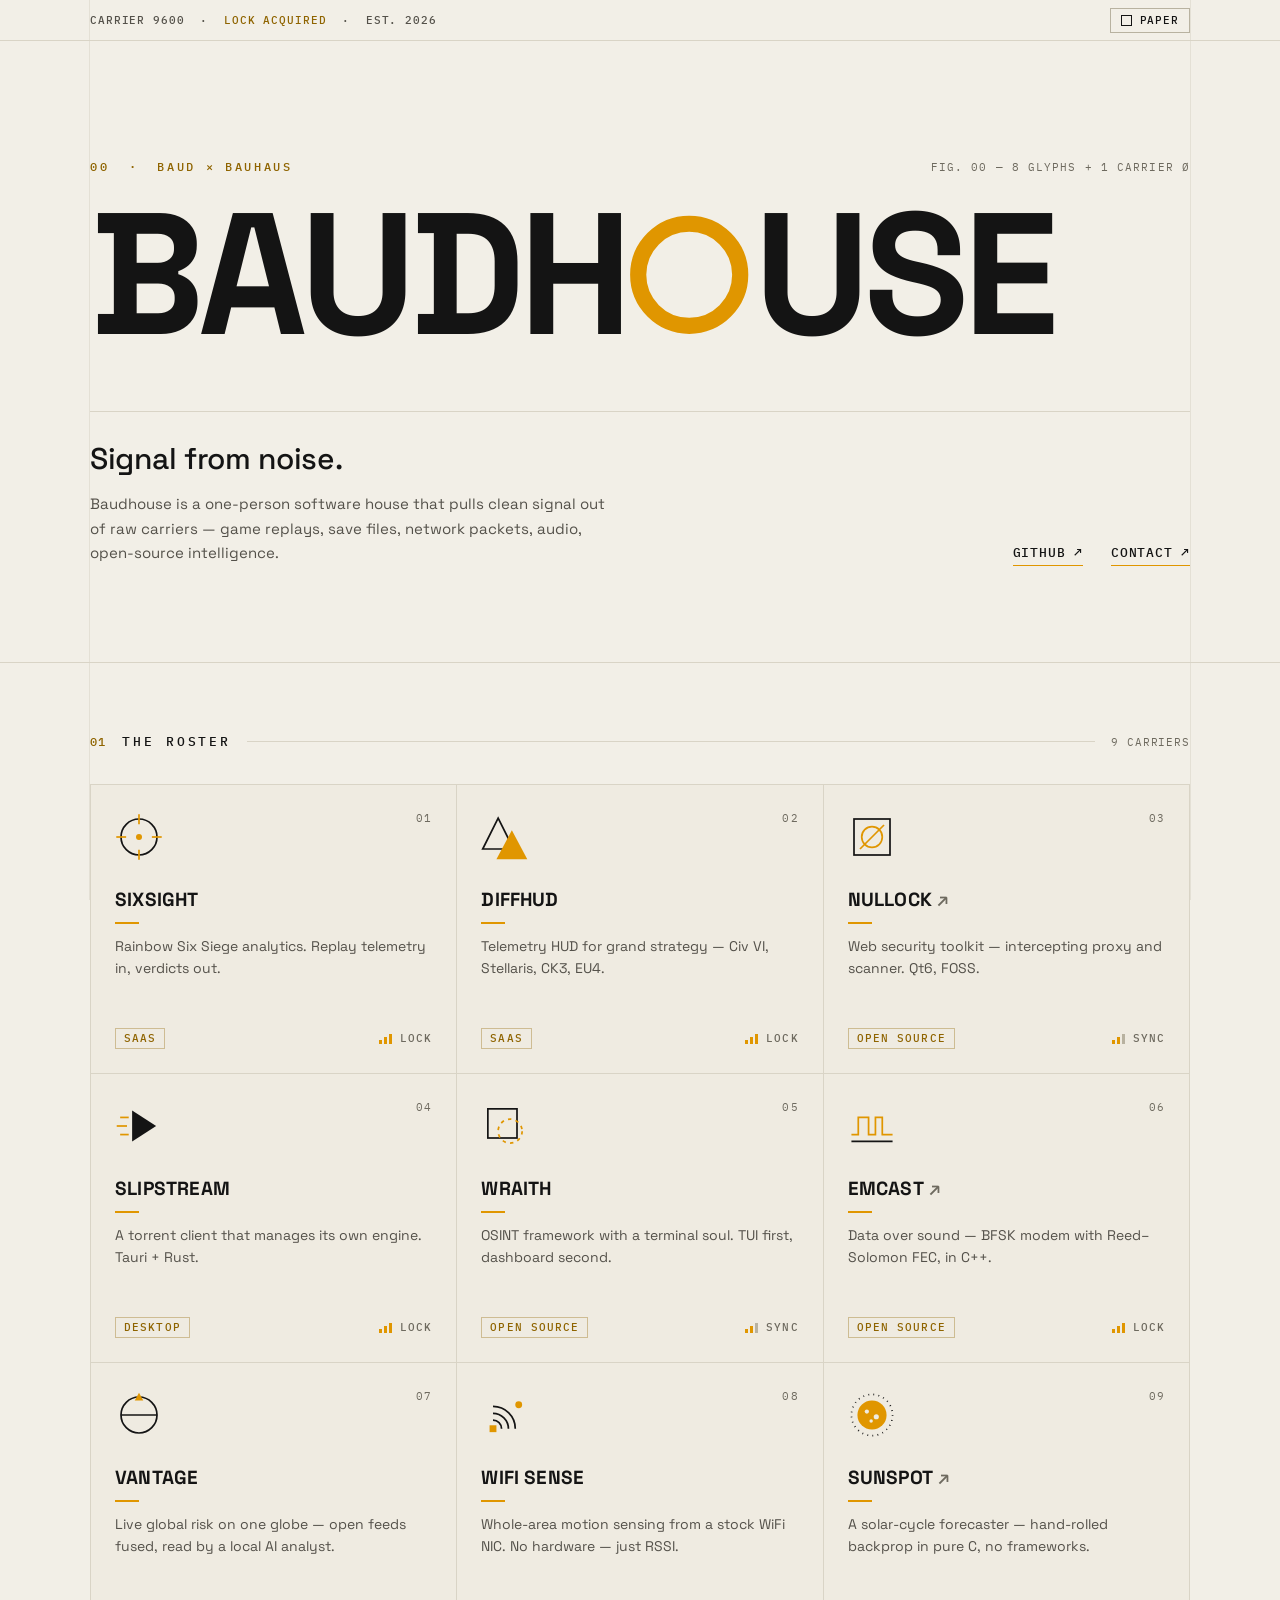
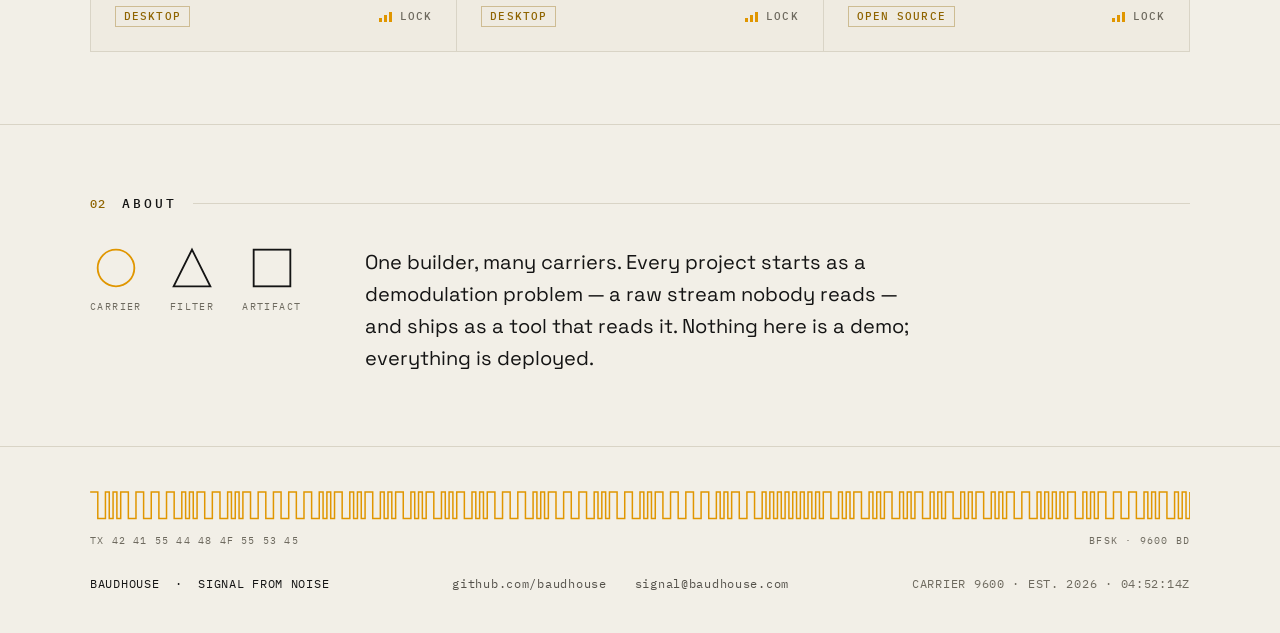
==== index.html @ 922da825 "Baudhouse — signal from noise (initial site)" ====
<!DOCTYPE html>
<html lang="en">
<head>
<meta charset="utf-8">
<meta name="viewport" content="width=device-width, initial-scale=1">
<title>BAUDHOUSE — Signal from noise</title>
<meta name="description" content="A one-person software house tuned to the carrier. Game replays, save files, packets, audio, open intelligence — signal from noise.">
<link rel="canonical" href="https://baudhouse.com/">
<meta property="og:title" content="BAUDHOUSE — Signal from noise">
<meta property="og:description" content="A one-person software house tuned to the carrier.">
<meta property="og:type" content="website">
<meta property="og:url" content="https://baudhouse.com/">
<meta property="og:image" content="https://baudhouse.com/og.png">
<meta name="twitter:card" content="summary_large_image">
<meta name="theme-color" content="#0A0A0A" media="(prefers-color-scheme: dark)">
<meta name="theme-color" content="#F2EFE7" media="(prefers-color-scheme: light)">
<link rel="icon" href="data:image/svg+xml,%3Csvg xmlns='http://www.w3.org/2000/svg' viewBox='0 0 64 64'%3E%3Crect width='64' height='64' fill='%230A0A0A'/%3E%3Ccircle cx='32' cy='32' r='19' fill='none' stroke='%23FFB000' stroke-width='7'/%3E%3C/svg%3E">
<script>/* set theme before first paint to avoid flash */
try{var t=localStorage.getItem('bh-theme');if(!t)t=window.matchMedia('(prefers-color-scheme: dark)').matches?'dark':'light';document.documentElement.dataset.theme=t;}catch(e){document.documentElement.dataset.theme='dark';}</script>
<link rel="preconnect" href="https://fonts.googleapis.com">
<link rel="preconnect" href="https://fonts.gstatic.com" crossorigin>
<link href="https://fonts.googleapis.com/css2?family=Space+Grotesk:wght@400;500;700&family=IBM+Plex+Mono:wght@400;500;600&display=swap" rel="stylesheet">
<link rel="stylesheet" href="styles.css">
</head>
<body>

<div class="page">
<div class="warmth" aria-hidden="true"></div>
<div class="margins" aria-hidden="true"></div>

<a class="skip" href="#roster-h">SKIP TO ROSTER</a>

<header class="topbar">
  <div class="shell topbar-in">
    <p class="carrier-line">CARRIER 9600&nbsp;&nbsp;·&nbsp;&nbsp;<span id="lock-text" class="lock-pending">DIALING…</span><span class="est">&nbsp;&nbsp;·&nbsp;&nbsp;EST. 2026</span></p>
    <button id="theme-toggle" type="button" aria-label="Toggle color scheme"><span id="mode-swatch" aria-hidden="true"></span><span id="mode-label">DARK</span></button>
  </div>
</header>

<!-- HERO -->
<section class="hero" aria-label="Baudhouse">
  <div class="shell hero-in">
    <div class="hero-top">
      <p class="kicker">00&nbsp;&nbsp;·&nbsp;&nbsp;BAUD × BAUHAUS</p>
      <p id="fig" class="fig est" aria-hidden="true">FIG. 00 — 8 GLYPHS + 1 CARRIER Ø</p>
    </div>
    <h1 id="wordmark-h" aria-label="BAUDHOUSE" title="RE-ACQUIRE CARRIER">
      <span id="wordmark" aria-hidden="true"><span data-bh-l="B">B</span><span data-bh-l="A">A</span><span data-bh-l="U">U</span><span data-bh-l="D">D</span><span data-bh-l="H">H</span><svg viewBox="0 0 100 100" class="omark" aria-hidden="true"><circle id="ocircle" cx="50" cy="50" r="41" fill="none" stroke="var(--amber)" stroke-width="13"></circle></svg><span data-bh-l="U">U</span><span data-bh-l="S">S</span><span data-bh-l="E">E</span></span>
    </h1>
    <div class="hero-foot">
      <div class="thesis">
        <p class="thesis-line">Signal from noise.</p>
        <p class="thesis-body">Baudhouse is a one-person software house that pulls clean signal out of raw carriers — game replays, save files, network packets, audio, open-source intelligence.</p>
      </div>
      <nav class="hero-nav" aria-label="Primary">
        <a href="https://github.com/baudhouse">GITHUB ↗</a>
        <a href="mailto:signal@baudhouse.com">CONTACT ↗</a>
      </nav>
    </div>
  </div>
</section>

<!-- ROSTER -->
<section class="band" aria-labelledby="roster-h">
  <div class="shell">
    <div class="band-head">
      <span class="band-no" aria-hidden="true">01</span>
      <h2 id="roster-h" tabindex="-1">THE ROSTER</h2>
      <span class="band-rule" aria-hidden="true"></span>
      <span class="band-count">9 CARRIERS</span>
    </div>

    <div class="grid">

      <article class="card card-six">
        <div class="card-top">
          <svg viewBox="0 0 56 56" width="48" height="48" aria-hidden="true">
            <circle cx="28" cy="28" r="21" fill="none" stroke="var(--ink)" stroke-width="2"></circle>
            <g class="g-anim g-origin"><line x1="28" y1="1.5" x2="28" y2="13" stroke="var(--amber)" stroke-width="2"></line><line x1="28" y1="43" x2="28" y2="54.5" stroke="var(--amber)" stroke-width="2"></line><line x1="1.5" y1="28" x2="13" y2="28" stroke="var(--amber)" stroke-width="2"></line><line x1="43" y1="28" x2="54.5" y2="28" stroke="var(--amber)" stroke-width="2"></line></g>
            <circle cx="28" cy="28" r="3.5" fill="var(--amber)"></circle>
          </svg>
          <span class="card-no" aria-hidden="true">01</span>
        </div>
        <h3>SIXSIGHT</h3>
        <span class="ext" aria-hidden="true"></span>
        <p>Rainbow Six Siege analytics. Replay telemetry in, verdicts out.</p>
        <div class="card-foot">
          <span class="tag">SAAS</span>
          <span class="status" title="Status: live" aria-label="Status: signal locked"><span class="bars" aria-hidden="true"><span class="b1"></span><span class="b2"></span><span class="b3"></span></span>LOCK</span>
        </div>
      </article>

      <article class="card card-diff">
        <div class="card-top">
          <svg viewBox="0 0 56 56" width="48" height="48" aria-hidden="true">
            <path d="M20 6 L38 42 L2 42 Z" fill="none" stroke="var(--ink)" stroke-width="2"></path>
            <path class="g-anim" d="M36 20 L54 54 L18 54 Z" fill="var(--amber)"></path>
          </svg>
          <span class="card-no" aria-hidden="true">02</span>
        </div>
        <h3>DIFFHUD</h3>
        <span class="ext" aria-hidden="true"></span>
        <p>Telemetry HUD for grand strategy — Civ VI, Stellaris, CK3, EU4.</p>
        <div class="card-foot">
          <span class="tag">SAAS</span>
          <span class="status" title="Status: live" aria-label="Status: signal locked"><span class="bars" aria-hidden="true"><span class="b1"></span><span class="b2"></span><span class="b3"></span></span>LOCK</span>
        </div>
      </article>

      <article class="card card-null">
        <div class="card-top">
          <svg viewBox="0 0 56 56" width="48" height="48" aria-hidden="true">
            <rect x="7" y="7" width="42" height="42" fill="none" stroke="var(--ink)" stroke-width="2"></rect>
            <circle cx="28" cy="28" r="12" fill="none" stroke="var(--amber)" stroke-width="2"></circle>
            <line class="g-anim g-origin" x1="14" y1="42" x2="42" y2="14" stroke="var(--amber)" stroke-width="2"></line>
          </svg>
          <span class="card-no" aria-hidden="true">03</span>
        </div>
        <h3><a class="card-link" href="https://bikebrainz.github.io/Nullock/" title="Nullock — site & install">NULLOCK<span class="lnk" aria-hidden="true"> ↗</span></a></h3>
        <span class="ext" aria-hidden="true"></span>
        <p>Web security toolkit — intercepting proxy and scanner. Qt6, FOSS.</p>
        <div class="card-foot">
          <span class="tag">OPEN SOURCE</span>
          <span class="status" title="Status: syncing — active development" aria-label="Status: syncing"><span class="bars" aria-hidden="true"><span class="b1"></span><span class="b2"></span><span class="b3 off"></span></span>SYNC</span>
        </div>
      </article>

      <article class="card card-slip">
        <div class="card-top">
          <svg viewBox="0 0 56 56" width="48" height="48" aria-hidden="true">
            <path d="M20 10 L48 28 L20 46 Z" fill="var(--ink)"></path>
            <g class="g-anim"><line x1="6" y1="18" x2="16" y2="18" stroke="var(--amber)" stroke-width="2"></line><line x1="2" y1="28" x2="14" y2="28" stroke="var(--amber)" stroke-width="2"></line><line x1="6" y1="38" x2="16" y2="38" stroke="var(--amber)" stroke-width="2"></line></g>
          </svg>
          <span class="card-no" aria-hidden="true">04</span>
        </div>
        <h3>SLIPSTREAM</h3>
        <span class="ext" aria-hidden="true"></span>
        <p>A torrent client that manages its own engine. Tauri + Rust.</p>
        <div class="card-foot">
          <span class="tag">DESKTOP</span>
          <span class="status" title="Status: live" aria-label="Status: signal locked"><span class="bars" aria-hidden="true"><span class="b1"></span><span class="b2"></span><span class="b3"></span></span>LOCK</span>
        </div>
      </article>

      <article class="card card-wraith">
        <div class="card-top">
          <svg viewBox="0 0 56 56" width="48" height="48" aria-hidden="true">
            <rect x="8" y="8" width="34" height="34" fill="none" stroke="var(--ink)" stroke-width="2"></rect>
            <circle class="g-anim" cx="34" cy="34" r="14" fill="none" stroke="var(--amber)" stroke-width="2" stroke-dasharray="4 5"></circle>
          </svg>
          <span class="card-no" aria-hidden="true">05</span>
        </div>
        <h3>WRAITH</h3>
        <span class="ext" aria-hidden="true"></span>
        <p>OSINT framework with a terminal soul. TUI first, dashboard second.</p>
        <div class="card-foot">
          <span class="tag">OPEN SOURCE</span>
          <span class="status" title="Status: syncing — active development" aria-label="Status: syncing"><span class="bars" aria-hidden="true"><span class="b1"></span><span class="b2"></span><span class="b3 off"></span></span>SYNC</span>
        </div>
      </article>

      <article class="card card-em">
        <div class="card-top">
          <svg viewBox="0 0 56 56" width="48" height="48" aria-hidden="true">
            <path class="g-anim" d="M4 38 H12 V18 H24 V38 H32 V18 H40 V38 H52" fill="none" stroke="var(--amber)" stroke-width="2"></path>
            <line x1="4" y1="46" x2="52" y2="46" stroke="var(--ink)" stroke-width="2"></line>
          </svg>
          <span class="card-no" aria-hidden="true">06</span>
        </div>
        <h3><a class="card-link" href="https://github.com/Bikebrainz/DSP-Project" title="emcast — source & docs">EMCAST<span class="lnk" aria-hidden="true"> ↗</span></a></h3>
        <span class="ext" aria-hidden="true"></span>
        <p>Data over sound — BFSK modem with Reed–Solomon FEC, in C++.</p>
        <div class="card-foot">
          <span class="tag">OPEN SOURCE</span>
          <span class="status" title="Status: live" aria-label="Status: signal locked"><span class="bars" aria-hidden="true"><span class="b1"></span><span class="b2"></span><span class="b3"></span></span>LOCK</span>
        </div>
      </article>

      <article class="card card-van">
        <div class="card-top">
          <svg viewBox="0 0 56 56" width="48" height="48" aria-hidden="true">
            <circle cx="28" cy="28" r="21" fill="none" stroke="var(--ink)" stroke-width="2"></circle>
            <line x1="7" y1="28" x2="49" y2="28" stroke="var(--ink)" stroke-width="2"></line>
            <g class="g-anim g-origin"><path d="M28 2 L33 11 L23 11 Z" fill="var(--amber)"></path></g>
          </svg>
          <span class="card-no" aria-hidden="true">07</span>
        </div>
        <h3>VANTAGE</h3>
        <span class="ext" aria-hidden="true"></span>
        <p>Live global risk on one globe — open feeds fused, read by a local AI analyst.</p>
        <div class="card-foot">
          <span class="tag">DESKTOP</span>
          <span class="status" title="Status: live" aria-label="Status: signal locked"><span class="bars" aria-hidden="true"><span class="b1"></span><span class="b2"></span><span class="b3"></span></span>LOCK</span>
        </div>
      </article>

      <article class="card card-wifi">
        <div class="card-top">
          <svg viewBox="0 0 56 56" width="48" height="48" aria-hidden="true">
            <rect x="10" y="40" width="8" height="8" fill="var(--amber)"></rect>
            <path d="M14 34 A10 10 0 0 1 24 44" fill="none" stroke="var(--ink)" stroke-width="2"></path>
            <path d="M14 26 A18 18 0 0 1 32 44" fill="none" stroke="var(--ink)" stroke-width="2"></path>
            <path d="M14 18 A26 26 0 0 1 40 44" fill="none" stroke="var(--ink)" stroke-width="2"></path>
            <circle class="g-anim" cx="44" cy="16" r="4" fill="var(--amber)"></circle>
          </svg>
          <span class="card-no" aria-hidden="true">08</span>
        </div>
        <h3>WIFI SENSE</h3>
        <span class="ext" aria-hidden="true"></span>
        <p>Whole-area motion sensing from a stock WiFi NIC. No hardware — just RSSI.</p>
        <div class="card-foot">
          <span class="tag">DESKTOP</span>
          <span class="status" title="Status: live" aria-label="Status: signal locked"><span class="bars" aria-hidden="true"><span class="b1"></span><span class="b2"></span><span class="b3"></span></span>LOCK</span>
        </div>
      </article>

      <article class="card card-sun">
        <div class="card-top">
          <svg viewBox="0 0 56 56" width="48" height="48" aria-hidden="true">
            <circle cx="28" cy="28" r="24" fill="none" stroke="var(--ink)" stroke-width="2" stroke-dasharray="1 5"></circle>
            <circle cx="28" cy="28" r="17" fill="var(--amber)"></circle>
            <g class="g-anim g-origin"><circle cx="22" cy="24" r="2.5" fill="var(--card)"></circle><circle cx="33" cy="30" r="3" fill="var(--card)"></circle><circle cx="27" cy="35" r="2" fill="var(--card)"></circle></g>
          </svg>
          <span class="card-no" aria-hidden="true">09</span>
        </div>
        <h3><a class="card-link" href="https://github.com/Bikebrainz/NeuralNetwork" title="Sunspot — source">SUNSPOT<span class="lnk" aria-hidden="true"> ↗</span></a></h3>
        <span class="ext" aria-hidden="true"></span>
        <p>A solar-cycle forecaster — hand-rolled backprop in pure C, no frameworks.</p>
        <div class="card-foot">
          <span class="tag">OPEN SOURCE</span>
          <span class="status" title="Status: live" aria-label="Status: signal locked"><span class="bars" aria-hidden="true"><span class="b1"></span><span class="b2"></span><span class="b3"></span></span>LOCK</span>
        </div>
      </article>

    </div>
  </div>
</section>

<!-- ABOUT -->
<section class="band" aria-labelledby="about-h">
  <div class="shell">
    <div class="band-head">
      <span class="band-no" aria-hidden="true">02</span>
      <h2 id="about-h">ABOUT</h2>
      <span class="band-rule" aria-hidden="true"></span>
    </div>
    <div class="about">
      <div class="about-glyphs" aria-hidden="true">
        <div class="about-glyph"><svg viewBox="0 0 48 48" width="44" height="44"><circle cx="24" cy="24" r="20" fill="none" stroke="var(--amber)" stroke-width="2"></circle></svg><span>CARRIER</span></div>
        <div class="about-glyph"><svg viewBox="0 0 48 48" width="44" height="44"><path d="M24 4 L44 44 L4 44 Z" fill="none" stroke="var(--ink)" stroke-width="2"></path></svg><span>FILTER</span></div>
        <div class="about-glyph"><svg viewBox="0 0 48 48" width="44" height="44"><rect x="4" y="4" width="40" height="40" fill="none" stroke="var(--ink)" stroke-width="2"></rect></svg><span>ARTIFACT</span></div>
      </div>
      <p class="about-body">One builder, many carriers. Every project starts as a demodulation problem — a raw stream nobody reads — and ships as a tool that reads it. Nothing here is a demo; everything is deployed.</p>
    </div>
  </div>
</section>

<!-- FOOTER -->
<footer>
  <div class="shell wave-wrap">
    <svg id="wave" viewBox="0 0 1080 36" preserveAspectRatio="xMidYMid meet" aria-hidden="true">
      <path d="M0 18 H1080" fill="none" stroke="var(--amber)" stroke-width="1.5" vector-effect="non-scaling-stroke"></path>
    </svg>
    <div class="wave-caption">
      <span>TX 42 41 55 44 48 4F 55 53 45</span>
      <span>BFSK&nbsp;·&nbsp;9600 BD</span>
    </div>
  </div>
  <div class="shell foot-in">
    <span class="foot-brand">BAUDHOUSE&nbsp;&nbsp;·&nbsp;&nbsp;SIGNAL FROM NOISE</span>
    <span class="foot-links">
      <a href="https://github.com/baudhouse">github.com/baudhouse</a>
      <a href="mailto:signal@baudhouse.com">signal@baudhouse.com</a>
    </span>
    <span class="foot-meta">CARRIER 9600&nbsp;·&nbsp;EST. 2026&nbsp;·&nbsp;<span id="utc"></span></span>
  </div>
</footer>

</div>
<script src="app.js"></script>
</body>
</html>
---- styles.css ----
/* BAUDHOUSE — Bauhaus at 9600 baud */

:root{
  --bg:#0A0A0A; --ink:#E8E8E8; --dim:#9E9E9E; --faint:#8C8C8C;
  --rule:#262626; --rule-strong:#3D3D3D; --card:#0F0F0F;
  --amber:#FFB000; --amber-ink:#FFB000; --amber-dim:rgba(255,176,0,.32);
  --disp:'Space Grotesk',sans-serif; --mono:'IBM Plex Mono',monospace;
}
:root[data-theme="light"]{
  --bg:#F2EFE7; --ink:#141414; --dim:#54514A; --faint:#6E6A5F;
  --rule:#D9D4C6; --rule-strong:#B8B2A0; --card:#EFEBE1;
  --amber:#E09600; --amber-ink:#8F6400; --amber-dim:rgba(143,100,0,.35);
}

html{background:var(--bg);scrollbar-color:var(--rule-strong) transparent;scrollbar-width:thin}
body{margin:0;background:var(--bg);color:var(--ink);font-family:var(--disp);-webkit-font-smoothing:antialiased;text-rendering:optimizeLegibility;transition:background 150ms ease,color 150ms ease}
a{color:var(--ink);text-decoration-color:var(--amber-dim);text-underline-offset:3px}
a:hover{color:var(--amber-ink);text-decoration-color:var(--amber-ink)}
:focus-visible{outline:2px solid var(--amber);outline-offset:3px}
::selection{background:var(--amber);color:#0A0A0A}
::-webkit-scrollbar{width:10px;background:var(--bg)}
::-webkit-scrollbar-thumb{background:var(--rule-strong);border:2px solid var(--bg)}
::-webkit-scrollbar-thumb:hover{background:var(--amber)}

.page{min-height:100vh}
.shell{max-width:1100px;margin:0 auto;padding-left:24px;padding-right:24px}

.warmth{position:fixed;inset:0;pointer-events:none;z-index:50;background:none}
:root:not([data-theme="light"]) .warmth{background:radial-gradient(ellipse 70% 45% at 50% 0%, rgba(255,176,0,.055), transparent 65%)}
.margins{position:fixed;inset:0;pointer-events:none;max-width:1100px;margin:0 auto;border-left:1px solid var(--rule);border-right:1px solid var(--rule);opacity:.55}

/* skip link */
.skip{position:fixed;top:-56px;left:16px;z-index:100;font:500 12px/1 var(--mono);letter-spacing:.1em;background:var(--bg);color:var(--ink);border:1px solid var(--amber);padding:10px 14px;text-decoration:none;transition:top 150ms ease}
.skip:focus-visible{top:12px}

/* top bar */
.topbar{border-bottom:1px solid var(--rule)}
.topbar-in{height:40px;display:flex;align-items:center;justify-content:space-between;gap:16px}
.carrier-line{margin:0;font:500 11px/1 var(--mono);letter-spacing:.08em;color:var(--dim);white-space:nowrap;overflow:hidden}
#lock-text{color:var(--amber-ink)}
#lock-text.lock-pending{color:var(--faint)}
#theme-toggle{font:500 11px/1 var(--mono);letter-spacing:.08em;background:none;border:1px solid var(--rule-strong);color:var(--ink);padding:6px 10px;cursor:pointer;display:flex;align-items:center;gap:8px}
#theme-toggle:hover{border-color:var(--amber);color:var(--amber-ink)}
#mode-swatch{width:9px;height:9px;background:#0A0A0A;border:1px solid var(--ink);display:block}
:root[data-theme="light"] #mode-swatch{background:#F2EFE7}

/* hero */
.hero{border-bottom:1px solid var(--rule)}
.hero-in{padding-top:clamp(56px,10vw,120px);padding-bottom:clamp(48px,8vw,96px)}
.hero-top{display:flex;justify-content:space-between;align-items:baseline;gap:24px;margin:0 0 20px}
.kicker{margin:0;font:500 12px/1 var(--mono);letter-spacing:.22em;color:var(--amber-ink)}
.fig{margin:0;font:400 11px/1 var(--mono);letter-spacing:.1em;color:var(--faint);opacity:0;transition:opacity 400ms ease;white-space:nowrap}
.fig.on{opacity:1}
h1{margin:0 0 clamp(28px,5vw,56px);font:700 clamp(44px,13.5vw,176px)/0.94 var(--disp);letter-spacing:-0.035em;color:var(--ink)}
#wordmark{display:block;white-space:nowrap}
.omark{height:.72em;width:auto;display:inline-block;vertical-align:baseline;transform:translateY(.015em);margin:0 .01em}
.hero-foot{display:flex;flex-wrap:wrap;align-items:flex-end;justify-content:space-between;gap:32px 64px;border-top:1px solid var(--rule);padding-top:28px}
.thesis{max-width:520px}
.thesis-line{margin:0 0 14px;font:500 clamp(22px,3vw,30px)/1.25 var(--disp);letter-spacing:-0.01em}
.thesis-body{margin:0;font:400 15px/1.65 var(--disp);color:var(--dim);text-wrap:pretty}
.hero-nav{display:flex;gap:28px;font:500 13px/1 var(--mono);letter-spacing:.06em}
.hero-nav a{color:var(--ink);text-decoration:none;border-bottom:1px solid var(--amber);padding-bottom:6px}
.hero-nav a:hover{color:var(--amber-ink)}

/* section bands */
.band{border-bottom:1px solid var(--rule)}
.band .shell{padding-top:clamp(40px,6vw,72px);padding-bottom:clamp(40px,6vw,72px)}
.band-head{display:flex;align-items:baseline;gap:16px;margin-bottom:36px}
.band-no{font:500 12px/1 var(--mono);color:var(--amber-ink);letter-spacing:.1em}
.band-head h2{margin:0;font:500 13px/1 var(--mono);letter-spacing:.22em;color:var(--ink)}
.band-rule{flex:1;height:1px;background:var(--rule);align-self:center}
.band-count{font:400 11px/1 var(--mono);color:var(--faint);letter-spacing:.08em}

/* roster grid */
.grid{display:grid;grid-template-columns:repeat(auto-fit,minmax(min(300px,100%),1fr));gap:1px;background:var(--rule);border:1px solid var(--rule)}
.card{position:relative;background:var(--card);padding:28px 24px 24px;display:flex;flex-direction:column;min-height:236px}
.card-link{color:inherit;text-decoration:none}
.card-link::after{content:"";position:absolute;inset:0}
.card-link .lnk{color:var(--faint);font-weight:500;transition:color 150ms ease}
.card:hover .lnk,.card:focus-within .lnk{color:var(--amber-ink)}
.card:focus-within{outline:2px solid var(--amber);outline-offset:-1px}
.card:focus-within .ext{width:100%}
.card-top{display:flex;justify-content:space-between;align-items:flex-start;margin-bottom:28px}
.card-top svg{display:block}
.card-no{font:400 11px/1 var(--mono);color:var(--faint);letter-spacing:.1em}
.card h3{margin:0 0 2px;font:700 19px/1.2 var(--disp);letter-spacing:.01em}
.ext{display:block;height:2px;background:var(--amber);margin:8px 0 12px;transition:width 150ms ease;width:24px}
.card:hover .ext{width:100%}
.card p{margin:0 0 20px;font:400 14px/1.55 var(--disp);color:var(--dim);text-wrap:pretty}
.card-foot{margin-top:auto;display:flex;justify-content:space-between;align-items:center;font:500 11px/1 var(--mono);letter-spacing:.1em}
.tag{color:var(--amber-ink);border:1px solid var(--amber-dim);padding:4px 8px}
.status{display:flex;align-items:center;gap:8px;color:var(--faint)}
.bars{display:flex;align-items:flex-end;gap:2px;height:10px}
.bars span{width:3px;background:var(--amber)}
.bars .b1{height:4px}
.bars .b2{height:7px}
.bars .b3{height:10px}
.bars .off{background:var(--rule-strong)}

/* glyph hover animations */
.g-anim{transition:transform 150ms ease}
.g-origin{transform-origin:28px 28px}
.card-six:hover .g-anim,.card-six:focus-within .g-anim{transform:rotate(45deg)}
.card-diff:hover .g-anim,.card-diff:focus-within .g-anim{transform:translate(-8px,-8px)}
.card-null:hover .g-anim,.card-null:focus-within .g-anim{transform:rotate(90deg)}
.card-slip:hover .g-anim,.card-slip:focus-within .g-anim{transform:translateX(-5px)}
.card-wraith:hover .g-anim,.card-wraith:focus-within .g-anim{transform:translate(-12px,-12px)}
.card-em:hover .g-anim,.card-em:focus-within .g-anim{transform:translateX(8px)}
.card-van:hover .g-anim,.card-van:focus-within .g-anim{transform:rotate(45deg)}
.card-wifi:hover .g-anim,.card-wifi:focus-within .g-anim{transform:translate(-6px,6px)}
.card-sun:hover .g-anim,.card-sun:focus-within .g-anim{transform:rotate(60deg)}

/* about */
.about{display:flex;flex-wrap:wrap;gap:40px 64px;align-items:flex-start}
.about-glyphs{display:flex;gap:28px;flex:none}
.about-glyph{display:flex;flex-direction:column;gap:12px;align-items:center}
.about-glyph svg{display:block}
.about-glyph span{font:400 10px/1 var(--mono);letter-spacing:.14em;color:var(--faint)}
.about-body{margin:0;max-width:560px;font:400 clamp(17px,2vw,20px)/1.6 var(--disp);text-wrap:pretty}

/* footer */
.wave-wrap{padding-top:40px}
#wave{display:block;width:100%;height:auto}
.wave-caption{display:flex;justify-content:space-between;gap:16px;margin-top:12px;font:400 10px/1 var(--mono);letter-spacing:.12em;color:var(--faint)}
.foot-in{padding-top:28px;padding-bottom:40px;display:flex;flex-wrap:wrap;gap:20px 48px;align-items:baseline;justify-content:space-between;font:400 12px/1.6 var(--mono);letter-spacing:.06em;color:var(--dim)}
.foot-brand{color:var(--ink)}
.foot-links{display:flex;gap:28px;flex-wrap:wrap}
.foot-links a{color:var(--dim);text-decoration:none}
.foot-links a:hover{color:var(--amber-ink)}
.foot-meta{color:var(--faint)}

@media (max-width:430px){ .est{display:none} }

@media (prefers-reduced-motion: reduce){
  *,*::before,*::after{transition-duration:0.01ms !important;animation-duration:0.01ms !important}
}
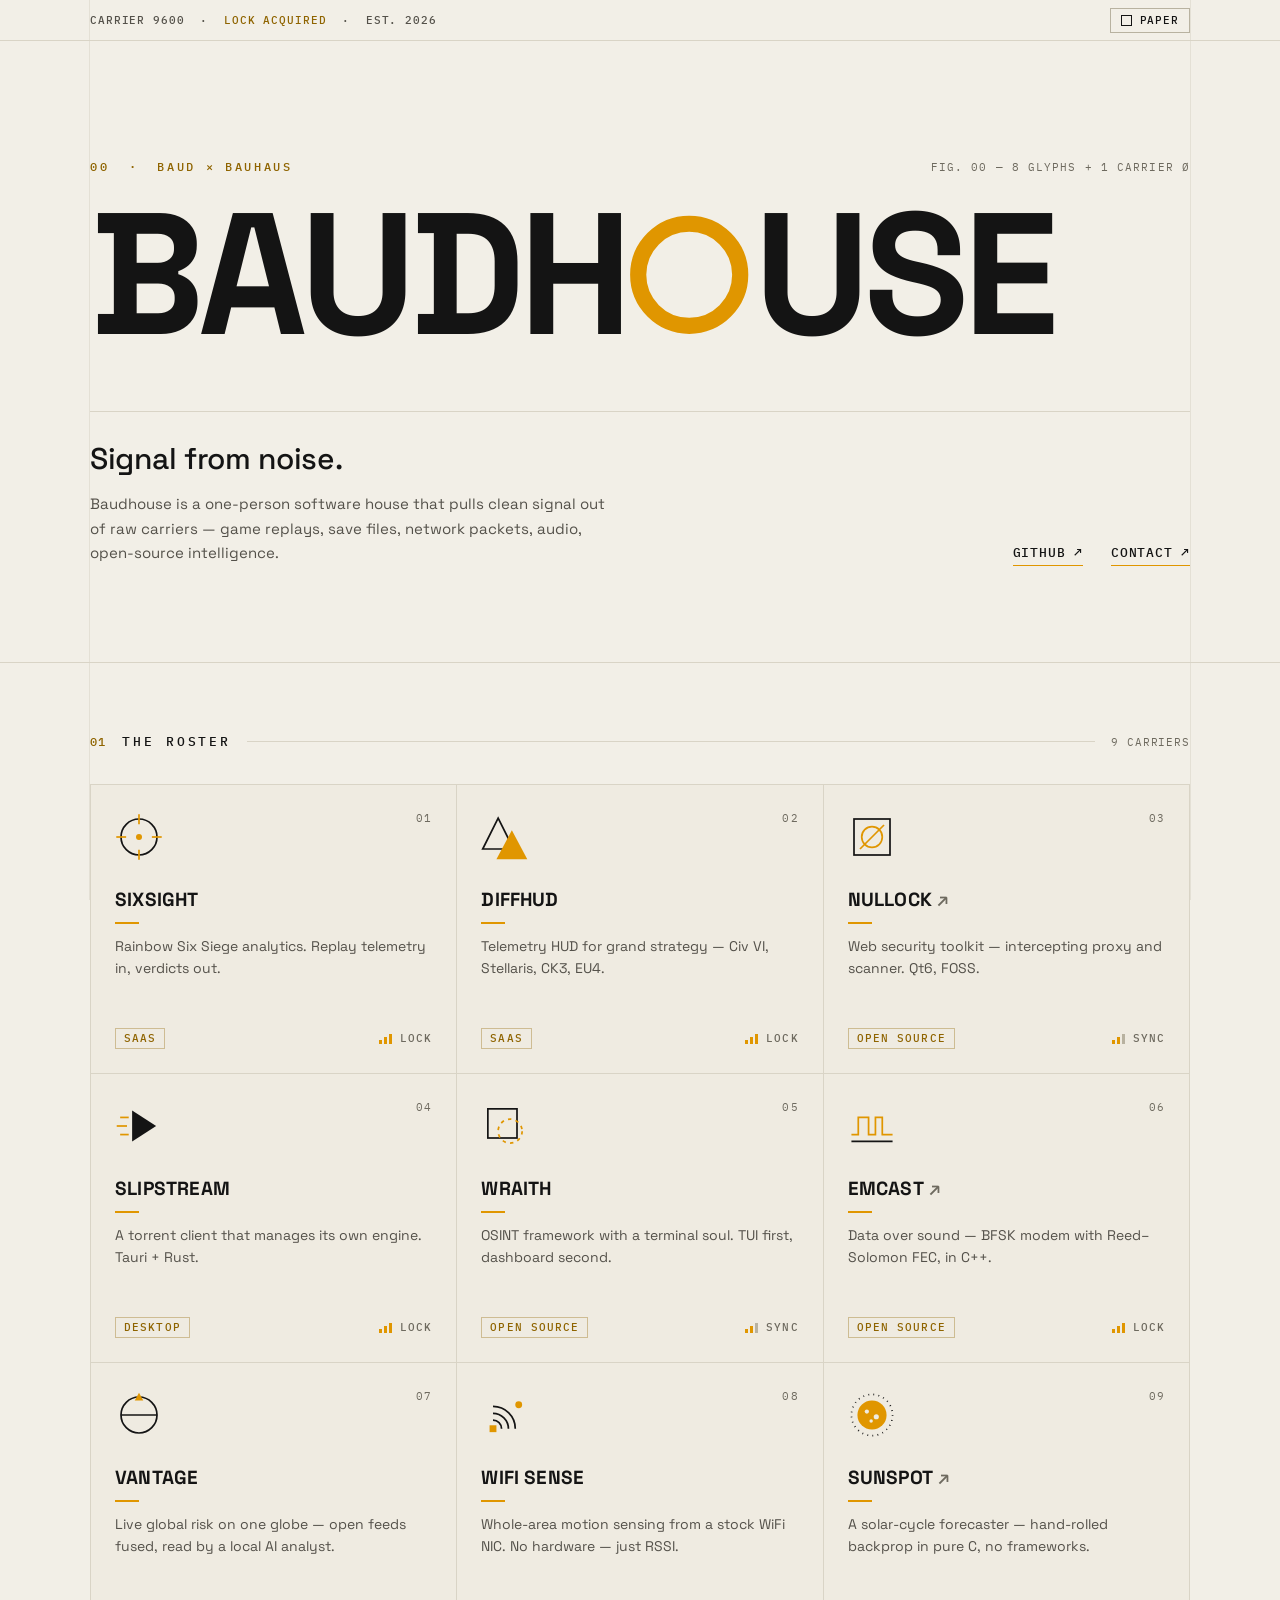
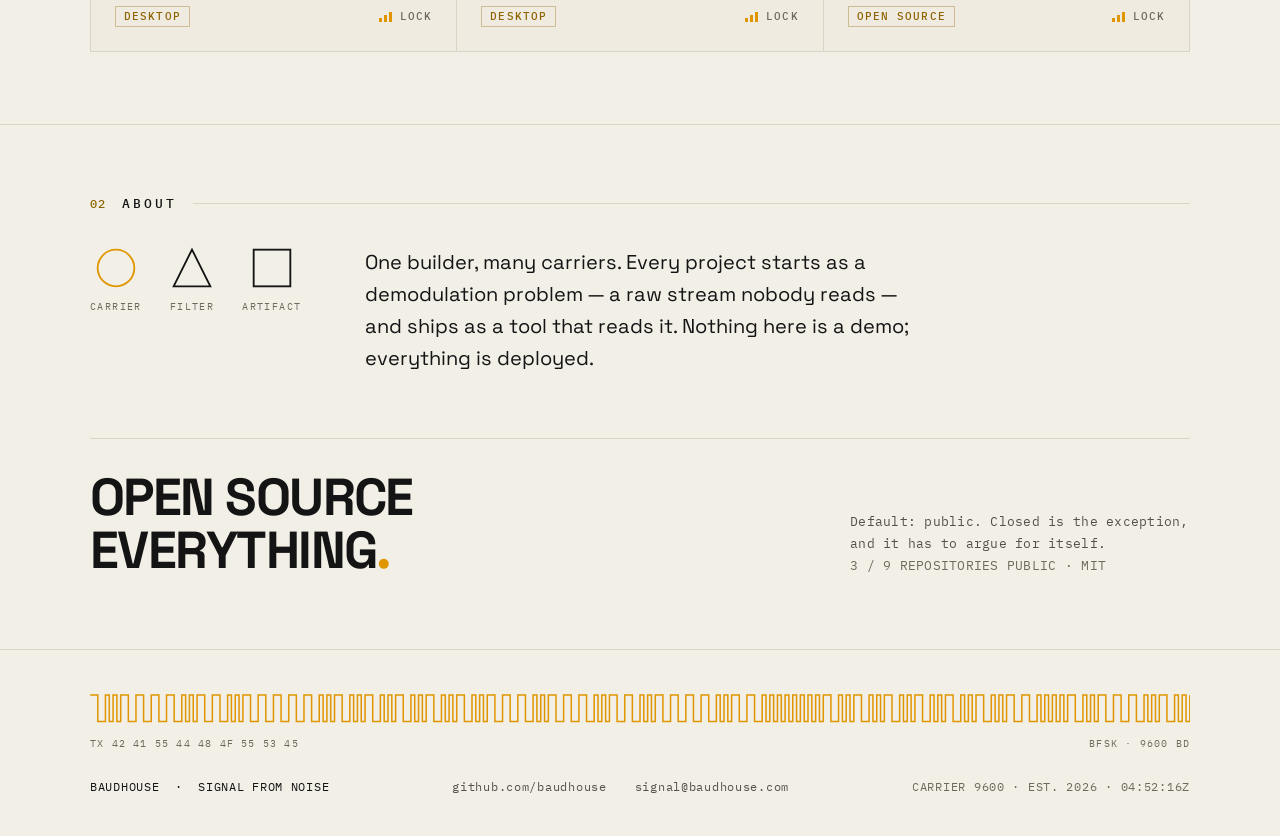
==== commit f5f52b2e: "About: OPEN SOURCE EVERYTHING statement + repo counter (3/9 public, MIT)" ====
--- a/index.html
+++ b/index.html
@@ -252,6 +252,10 @@
       </div>
       <p class="about-body">One builder, many carriers. Every project starts as a demodulation problem — a raw stream nobody reads — and ships as a tool that reads it. Nothing here is a demo; everything is deployed.</p>
     </div>
+    <div class="oss">
+      <p class="oss-statement">OPEN SOURCE<br>EVERYTHING<span class="oss-dot">.</span></p>
+      <p class="oss-counter">Default: public. Closed is the exception, and it has to argue for itself.<br><span class="oss-fact">3 / 9 REPOSITORIES PUBLIC · MIT</span></p>
+    </div>
   </div>
 </section>
 
--- a/styles.css
+++ b/styles.css
@@ -117,6 +117,11 @@
 .about-glyph svg{display:block}
 .about-glyph span{font:400 10px/1 var(--mono);letter-spacing:.14em;color:var(--faint)}
 .about-body{margin:0;max-width:560px;font:400 clamp(17px,2vw,20px)/1.6 var(--disp);text-wrap:pretty}
+.oss{margin-top:clamp(40px,6vw,64px);border-top:1px solid var(--rule);padding-top:32px;display:flex;flex-wrap:wrap;gap:24px 64px;align-items:flex-end;justify-content:space-between}
+.oss-statement{margin:0;font:700 clamp(26px,4.6vw,52px)/1.02 var(--disp);letter-spacing:-0.03em;text-wrap:balance}
+.oss-dot{color:var(--amber)}
+.oss-counter{margin:0;max-width:340px;font:400 13px/1.7 var(--mono);letter-spacing:.02em;color:var(--dim);text-wrap:pretty}
+.oss-fact{color:var(--faint)}
 
 /* footer */
 .wave-wrap{padding-top:40px}
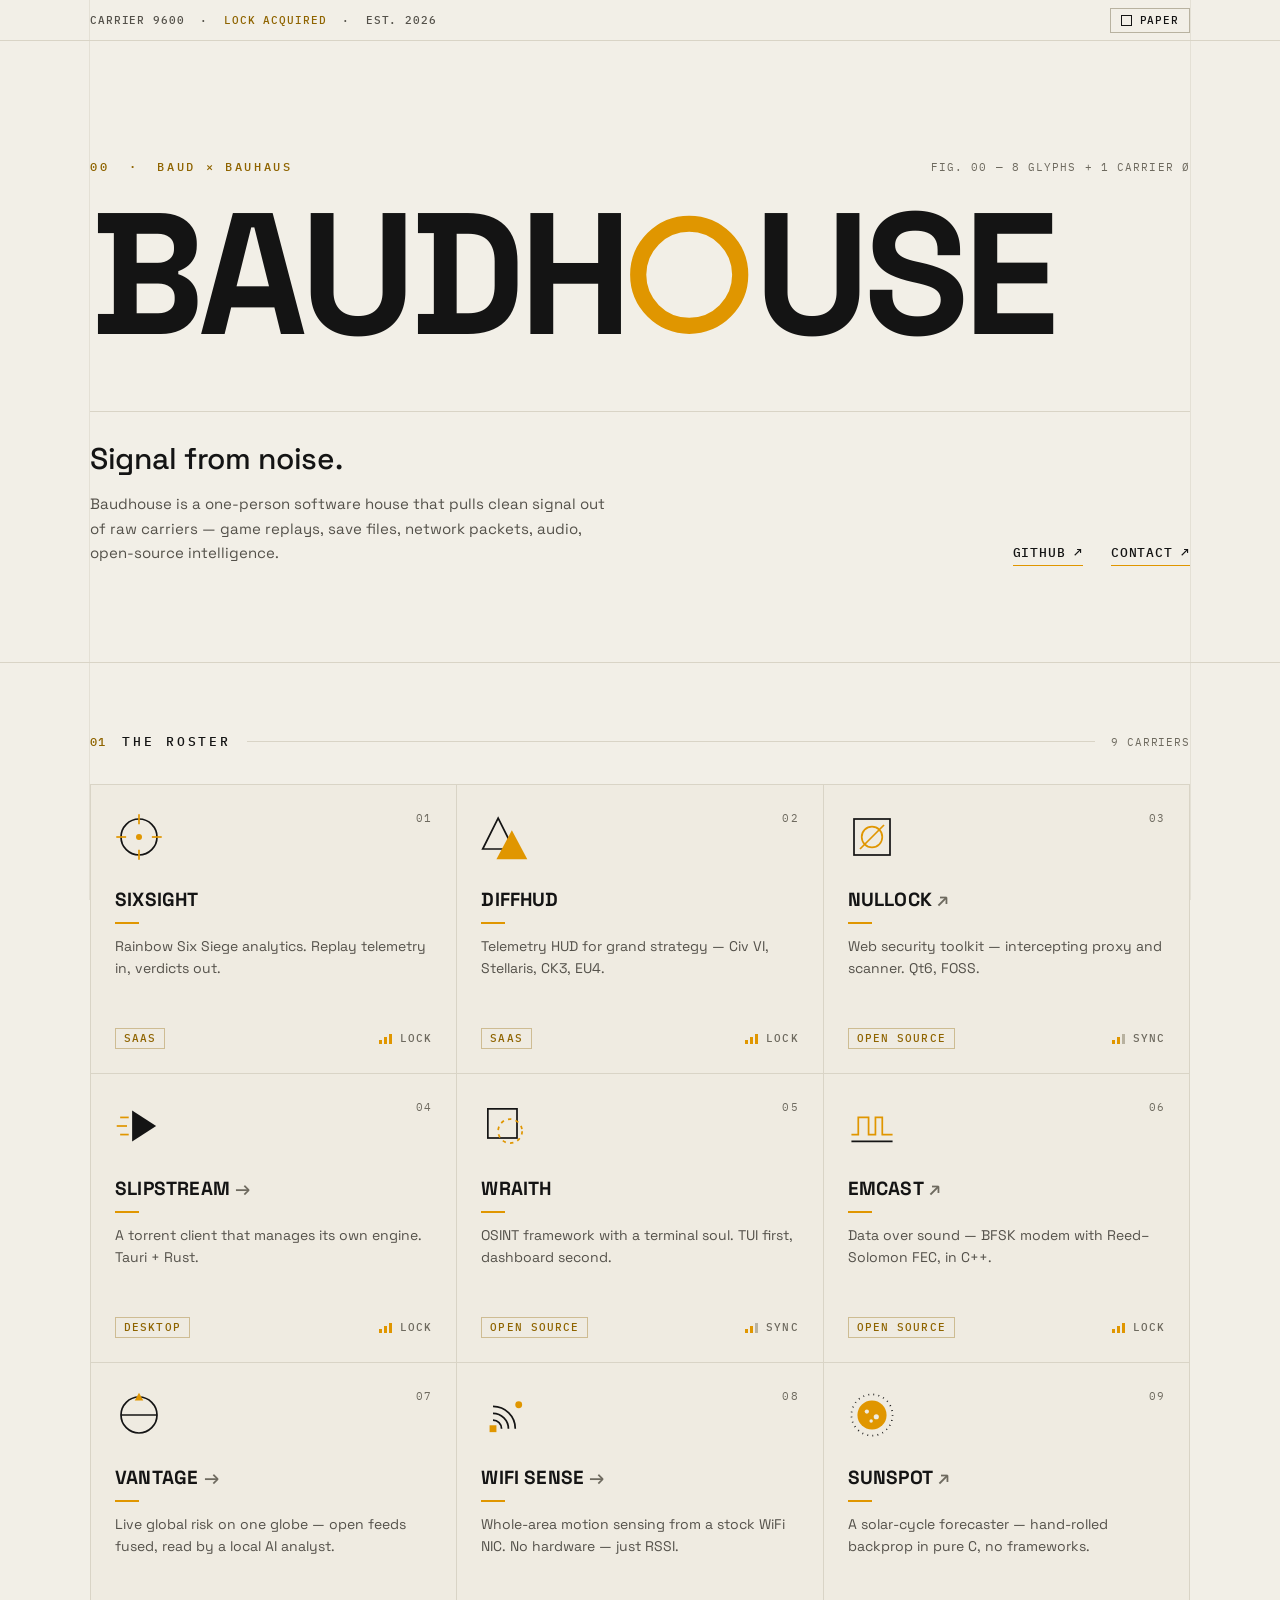
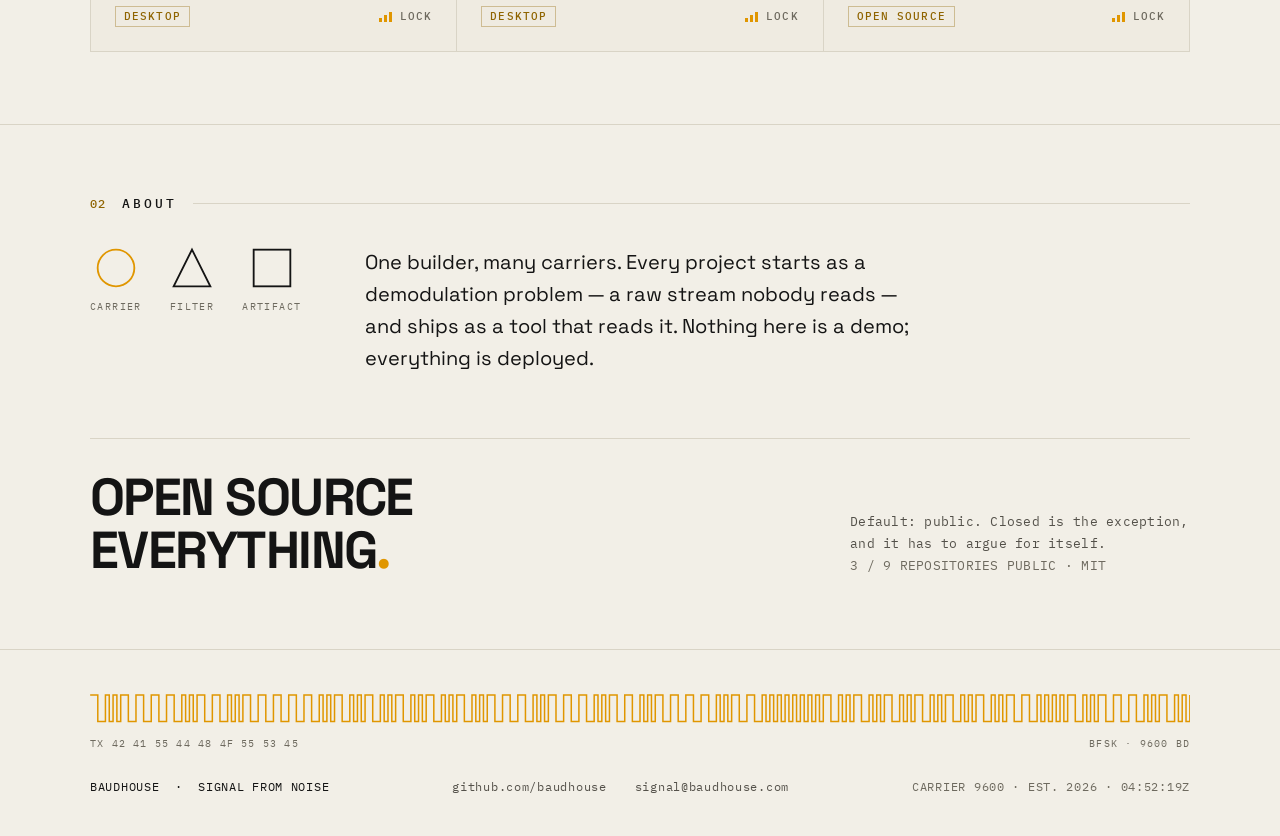
==== commit c9704c1c: "Add project pages: Slipstream, Vantage, WiFi Sense - Ported all three from design-canvas exports to " ====
--- a/index.html
+++ b/index.html
@@ -133,7 +133,7 @@
           </svg>
           <span class="card-no" aria-hidden="true">04</span>
         </div>
-        <h3>SLIPSTREAM</h3>
+        <h3><a class="card-link" href="/slipstream/" title="Slipstream — download &amp; details">SLIPSTREAM<span class="lnk" aria-hidden="true"> →</span></a></h3>
         <span class="ext" aria-hidden="true"></span>
         <p>A torrent client that manages its own engine. Tauri + Rust.</p>
         <div class="card-foot">
@@ -185,7 +185,7 @@
           </svg>
           <span class="card-no" aria-hidden="true">07</span>
         </div>
-        <h3>VANTAGE</h3>
+        <h3><a class="card-link" href="/vantage/" title="Vantage — details">VANTAGE<span class="lnk" aria-hidden="true"> →</span></a></h3>
         <span class="ext" aria-hidden="true"></span>
         <p>Live global risk on one globe — open feeds fused, read by a local AI analyst.</p>
         <div class="card-foot">
@@ -205,7 +205,7 @@
           </svg>
           <span class="card-no" aria-hidden="true">08</span>
         </div>
-        <h3>WIFI SENSE</h3>
+        <h3><a class="card-link" href="/wifi-sense/" title="WiFi Sense — details">WIFI SENSE<span class="lnk" aria-hidden="true"> →</span></a></h3>
         <span class="ext" aria-hidden="true"></span>
         <p>Whole-area motion sensing from a stock WiFi NIC. No hardware — just RSSI.</p>
         <div class="card-foot">
--- a/styles.css
+++ b/styles.css
@@ -134,6 +134,35 @@
 .foot-links a:hover{color:var(--amber-ink)}
 .foot-meta{color:var(--faint)}
 
+/* ---------- project (child) pages ---------- */
+.backlink{color:var(--dim);text-decoration:none}
+.backlink:hover{color:var(--amber-ink)}
+.btn-dl{display:inline-flex;align-items:center;gap:14px;background:var(--amber);color:#0A0A0A;font:600 14px/1 var(--mono);letter-spacing:.08em;padding:18px 28px;text-decoration:none}
+.btn-dl:hover{filter:brightness(1.08);color:#0A0A0A}
+.dl-col{display:flex;flex-direction:column;gap:16px}
+.dl-row{display:flex;gap:20px;flex-wrap:wrap;font:500 11px/1 var(--mono);letter-spacing:.08em}
+.dl-row a{color:var(--dim);text-decoration:none}
+.dl-row a:hover{color:var(--amber-ink)}
+.dl-row span{color:var(--faint)}
+.os-note{margin:0;font:500 11px/1 var(--mono);letter-spacing:.06em;color:var(--faint)}
+.meta{border-left:1px solid var(--rule);padding-left:28px;display:grid;grid-template-columns:auto auto;gap:11px 22px;font:500 12px/1 var(--mono);letter-spacing:.04em;align-content:end}
+.meta dt{color:var(--faint);margin:0}
+.meta dd{color:var(--dim);margin:0}
+.sha-btn{padding:0;background:none;border:none;font:500 12px/1 var(--mono);letter-spacing:.04em;color:var(--dim);cursor:pointer;text-decoration:underline dotted var(--amber-dim);text-underline-offset:3px;text-align:left}
+.sha-btn:hover{color:var(--amber-ink)}
+.hero-actions{display:flex;align-items:flex-end;gap:40px;flex-wrap:wrap}
+.proof{display:block;width:100%;height:auto;border:1px solid var(--rule)}
+.doesnt{display:grid;gap:22px;max-width:76ch;font:400 13px/1.75 var(--mono);letter-spacing:.02em;color:var(--dim)}
+.doesnt p{margin:0;text-wrap:pretty}
+.doesnt strong{color:var(--ink);font-weight:400}
+.verify{margin:0;background:var(--card);border:1px solid var(--rule);padding:24px 28px;overflow-x:auto;font:400 12.5px/1.9 var(--mono);color:var(--ink)}
+.verify .c{color:var(--faint)}
+.verify .h{color:var(--amber-ink);word-break:break-all;white-space:pre-wrap}
+.note{margin:16px 0 0;font:400 11px/1.7 var(--mono);letter-spacing:.04em;color:var(--faint)}
+.feed-list{font:400 12px/2 var(--mono);letter-spacing:.06em;color:var(--dim)}
+.pending{border:1px solid var(--rule);background:var(--card);padding:clamp(32px,6vw,64px) 24px;text-align:center;font:400 12px/1.9 var(--mono);letter-spacing:.08em;color:var(--faint)}
+.pending strong{display:block;color:var(--dim);font-weight:500;margin-bottom:8px;letter-spacing:.14em}
+
 @media (max-width:430px){ .est{display:none} }
 
 @media (prefers-reduced-motion: reduce){
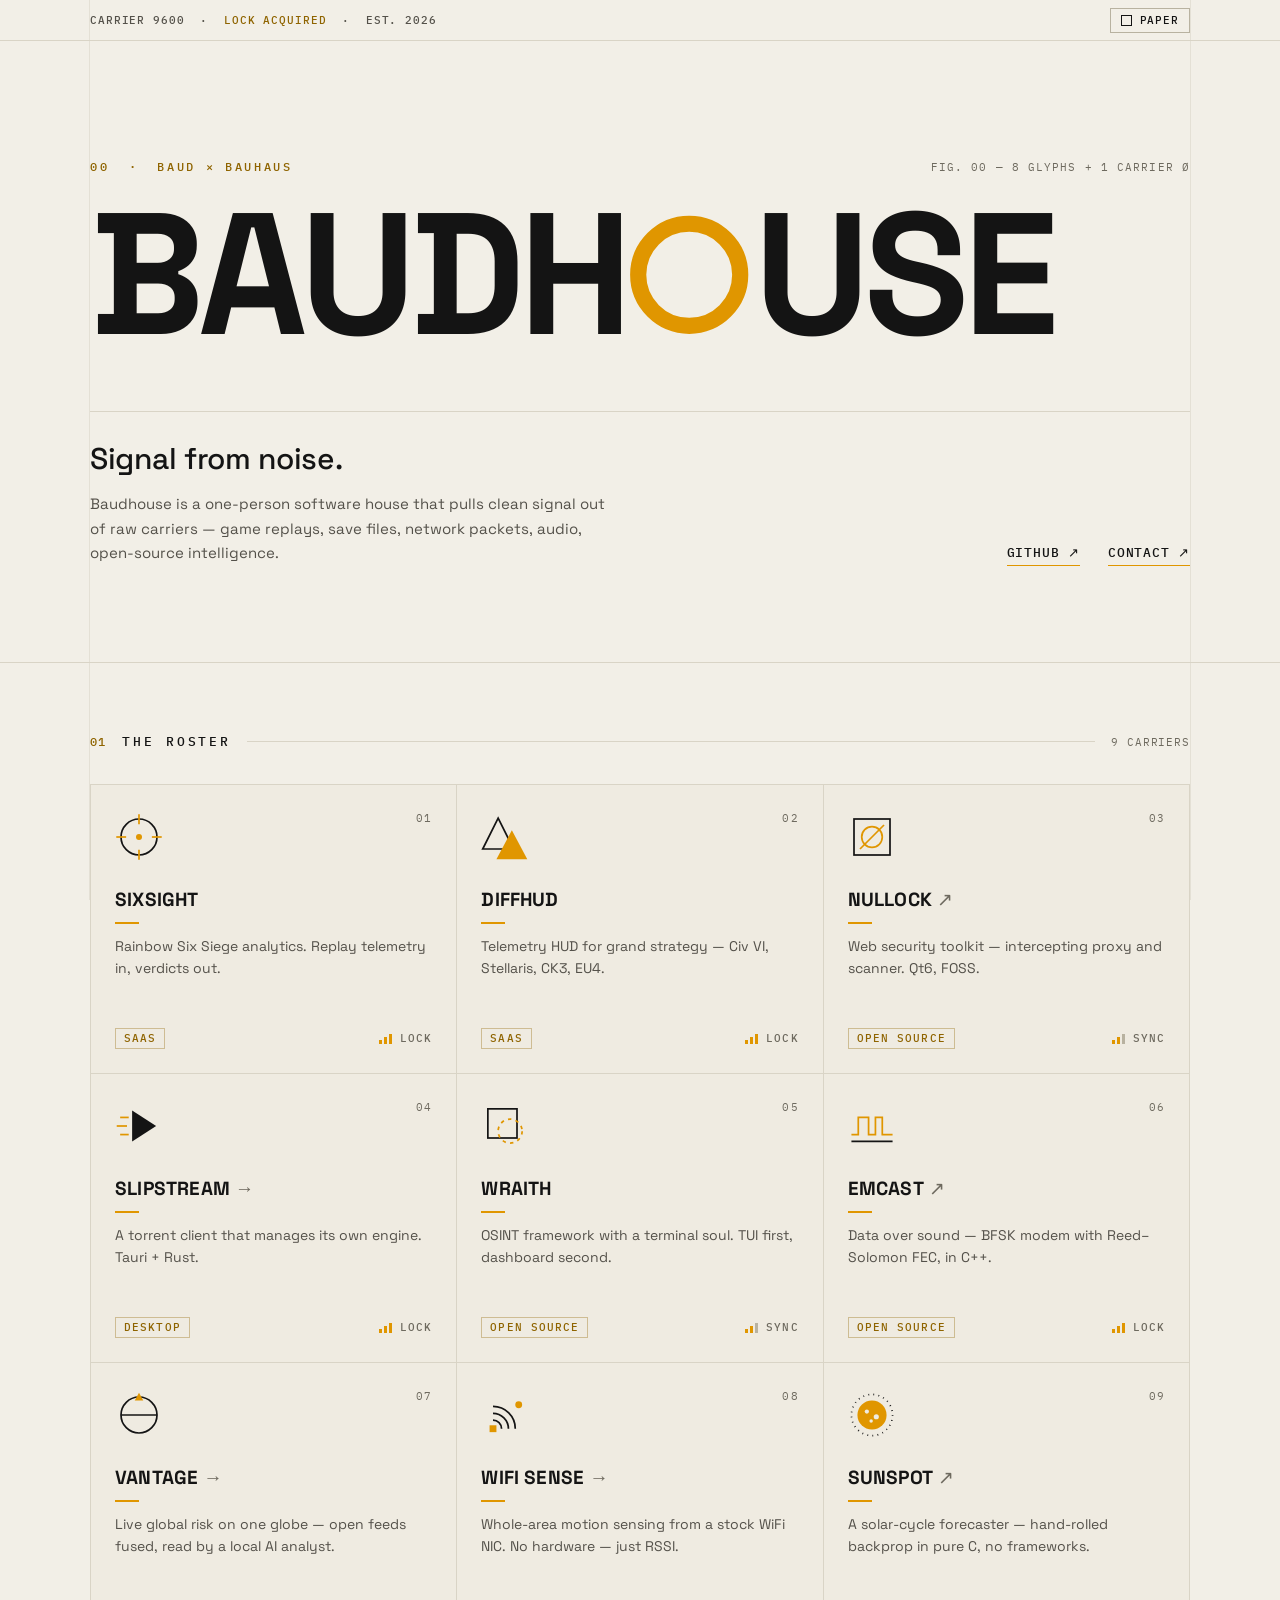
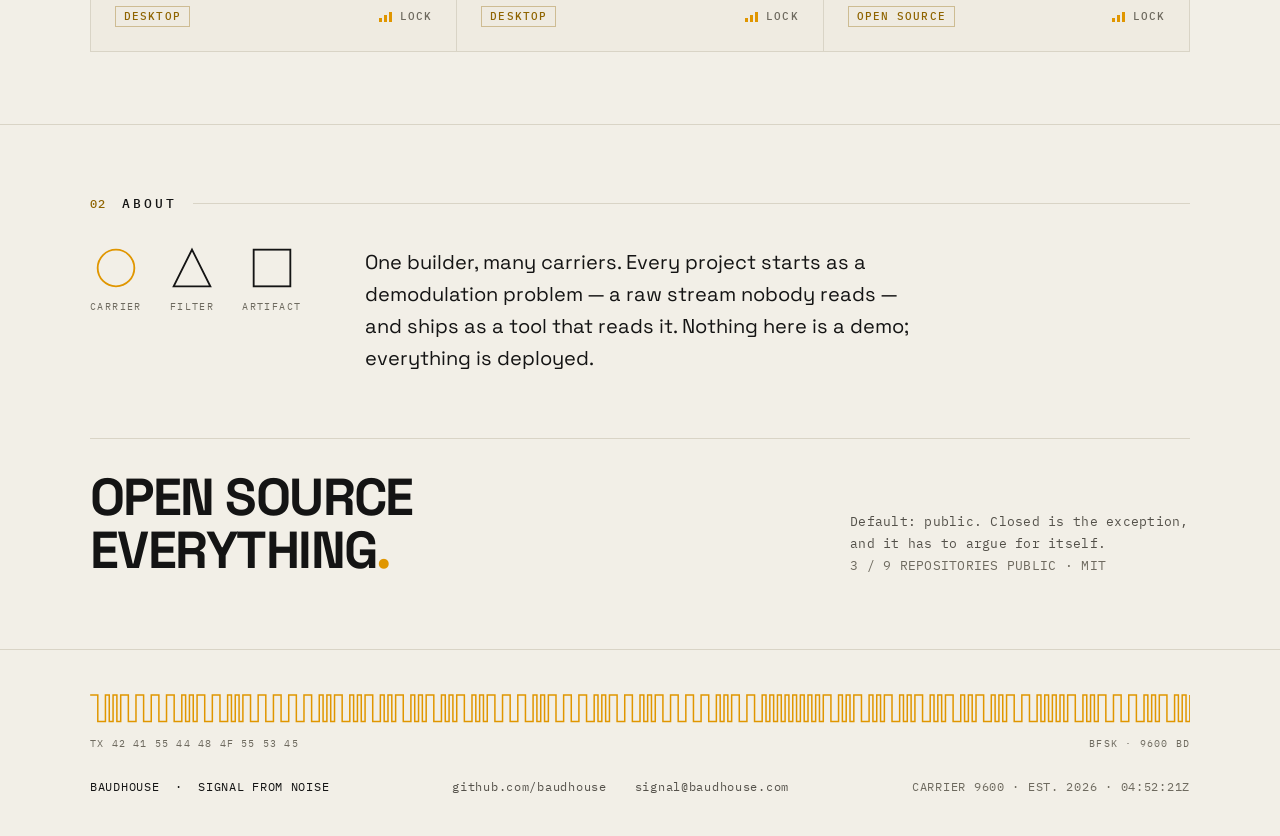
==== commit 6b257816: "Self-host Space Grotesk and IBM Plex Mono (OFL) Drops the last external dependency: no Google Fonts " ====
--- a/index.html
+++ b/index.html
@@ -17,9 +17,9 @@
 <link rel="icon" href="data:image/svg+xml,%3Csvg xmlns='http://www.w3.org/2000/svg' viewBox='0 0 64 64'%3E%3Crect width='64' height='64' fill='%230A0A0A'/%3E%3Ccircle cx='32' cy='32' r='19' fill='none' stroke='%23FFB000' stroke-width='7'/%3E%3C/svg%3E">
 <script>/* set theme before first paint to avoid flash */
 try{var t=localStorage.getItem('bh-theme');if(!t)t=window.matchMedia('(prefers-color-scheme: dark)').matches?'dark':'light';document.documentElement.dataset.theme=t;}catch(e){document.documentElement.dataset.theme='dark';}</script>
-<link rel="preconnect" href="https://fonts.googleapis.com">
-<link rel="preconnect" href="https://fonts.gstatic.com" crossorigin>
-<link href="https://fonts.googleapis.com/css2?family=Space+Grotesk:wght@400;500;700&family=IBM+Plex+Mono:wght@400;500;600&display=swap" rel="stylesheet">
+
+<link rel="preload" href="fonts/space-grotesk-700-latin.woff2" as="font" type="font/woff2" crossorigin>
+<link rel="preload" href="fonts/ibm-plex-mono-500-latin.woff2" as="font" type="font/woff2" crossorigin>
 <link rel="stylesheet" href="styles.css">
 </head>
 <body>
--- a/styles.css
+++ b/styles.css
@@ -1,3 +1,18 @@
+/* BAUDHOUSE — self-hosted fonts (OFL). No external requests.
+   url() resolves relative to this stylesheet, so one path serves every page. */
+@font-face{font-family:'IBM Plex Mono';font-style:normal;font-weight:400;font-display:swap;src:url(fonts/ibm-plex-mono-400-latin-ext.woff2) format('woff2');unicode-range:U+0100-02BA, U+02BD-02C5, U+02C7-02CC, U+02CE-02D7, U+02DD-02FF, U+0304, U+0308, U+0329, U+1D00-1DBF, U+1E00-1E9F, U+1EF2-1EFF, U+2020, U+20A0-20AB, U+20AD-20C0, U+2113, U+2C60-2C7F, U+A720-A7FF}
+@font-face{font-family:'IBM Plex Mono';font-style:normal;font-weight:400;font-display:swap;src:url(fonts/ibm-plex-mono-400-latin.woff2) format('woff2');unicode-range:U+0000-00FF, U+0131, U+0152-0153, U+02BB-02BC, U+02C6, U+02DA, U+02DC, U+0304, U+0308, U+0329, U+2000-206F, U+20AC, U+2122, U+2191, U+2193, U+2212, U+2215, U+FEFF, U+FFFD}
+@font-face{font-family:'IBM Plex Mono';font-style:normal;font-weight:500;font-display:swap;src:url(fonts/ibm-plex-mono-500-latin-ext.woff2) format('woff2');unicode-range:U+0100-02BA, U+02BD-02C5, U+02C7-02CC, U+02CE-02D7, U+02DD-02FF, U+0304, U+0308, U+0329, U+1D00-1DBF, U+1E00-1E9F, U+1EF2-1EFF, U+2020, U+20A0-20AB, U+20AD-20C0, U+2113, U+2C60-2C7F, U+A720-A7FF}
+@font-face{font-family:'IBM Plex Mono';font-style:normal;font-weight:500;font-display:swap;src:url(fonts/ibm-plex-mono-500-latin.woff2) format('woff2');unicode-range:U+0000-00FF, U+0131, U+0152-0153, U+02BB-02BC, U+02C6, U+02DA, U+02DC, U+0304, U+0308, U+0329, U+2000-206F, U+20AC, U+2122, U+2191, U+2193, U+2212, U+2215, U+FEFF, U+FFFD}
+@font-face{font-family:'IBM Plex Mono';font-style:normal;font-weight:600;font-display:swap;src:url(fonts/ibm-plex-mono-600-latin-ext.woff2) format('woff2');unicode-range:U+0100-02BA, U+02BD-02C5, U+02C7-02CC, U+02CE-02D7, U+02DD-02FF, U+0304, U+0308, U+0329, U+1D00-1DBF, U+1E00-1E9F, U+1EF2-1EFF, U+2020, U+20A0-20AB, U+20AD-20C0, U+2113, U+2C60-2C7F, U+A720-A7FF}
+@font-face{font-family:'IBM Plex Mono';font-style:normal;font-weight:600;font-display:swap;src:url(fonts/ibm-plex-mono-600-latin.woff2) format('woff2');unicode-range:U+0000-00FF, U+0131, U+0152-0153, U+02BB-02BC, U+02C6, U+02DA, U+02DC, U+0304, U+0308, U+0329, U+2000-206F, U+20AC, U+2122, U+2191, U+2193, U+2212, U+2215, U+FEFF, U+FFFD}
+@font-face{font-family:'Space Grotesk';font-style:normal;font-weight:400;font-display:swap;src:url(fonts/space-grotesk-400-latin-ext.woff2) format('woff2');unicode-range:U+0100-02BA, U+02BD-02C5, U+02C7-02CC, U+02CE-02D7, U+02DD-02FF, U+0304, U+0308, U+0329, U+1D00-1DBF, U+1E00-1E9F, U+1EF2-1EFF, U+2020, U+20A0-20AB, U+20AD-20C0, U+2113, U+2C60-2C7F, U+A720-A7FF}
+@font-face{font-family:'Space Grotesk';font-style:normal;font-weight:400;font-display:swap;src:url(fonts/space-grotesk-400-latin.woff2) format('woff2');unicode-range:U+0000-00FF, U+0131, U+0152-0153, U+02BB-02BC, U+02C6, U+02DA, U+02DC, U+0304, U+0308, U+0329, U+2000-206F, U+20AC, U+2122, U+2191, U+2193, U+2212, U+2215, U+FEFF, U+FFFD}
+@font-face{font-family:'Space Grotesk';font-style:normal;font-weight:500;font-display:swap;src:url(fonts/space-grotesk-500-latin-ext.woff2) format('woff2');unicode-range:U+0100-02BA, U+02BD-02C5, U+02C7-02CC, U+02CE-02D7, U+02DD-02FF, U+0304, U+0308, U+0329, U+1D00-1DBF, U+1E00-1E9F, U+1EF2-1EFF, U+2020, U+20A0-20AB, U+20AD-20C0, U+2113, U+2C60-2C7F, U+A720-A7FF}
+@font-face{font-family:'Space Grotesk';font-style:normal;font-weight:500;font-display:swap;src:url(fonts/space-grotesk-500-latin.woff2) format('woff2');unicode-range:U+0000-00FF, U+0131, U+0152-0153, U+02BB-02BC, U+02C6, U+02DA, U+02DC, U+0304, U+0308, U+0329, U+2000-206F, U+20AC, U+2122, U+2191, U+2193, U+2212, U+2215, U+FEFF, U+FFFD}
+@font-face{font-family:'Space Grotesk';font-style:normal;font-weight:700;font-display:swap;src:url(fonts/space-grotesk-700-latin-ext.woff2) format('woff2');unicode-range:U+0100-02BA, U+02BD-02C5, U+02C7-02CC, U+02CE-02D7, U+02DD-02FF, U+0304, U+0308, U+0329, U+1D00-1DBF, U+1E00-1E9F, U+1EF2-1EFF, U+2020, U+20A0-20AB, U+20AD-20C0, U+2113, U+2C60-2C7F, U+A720-A7FF}
+@font-face{font-family:'Space Grotesk';font-style:normal;font-weight:700;font-display:swap;src:url(fonts/space-grotesk-700-latin.woff2) format('woff2');unicode-range:U+0000-00FF, U+0131, U+0152-0153, U+02BB-02BC, U+02C6, U+02DA, U+02DC, U+0304, U+0308, U+0329, U+2000-206F, U+20AC, U+2122, U+2191, U+2193, U+2212, U+2215, U+FEFF, U+FFFD}
+
 /* BAUDHOUSE — Bauhaus at 9600 baud */
 
 :root{
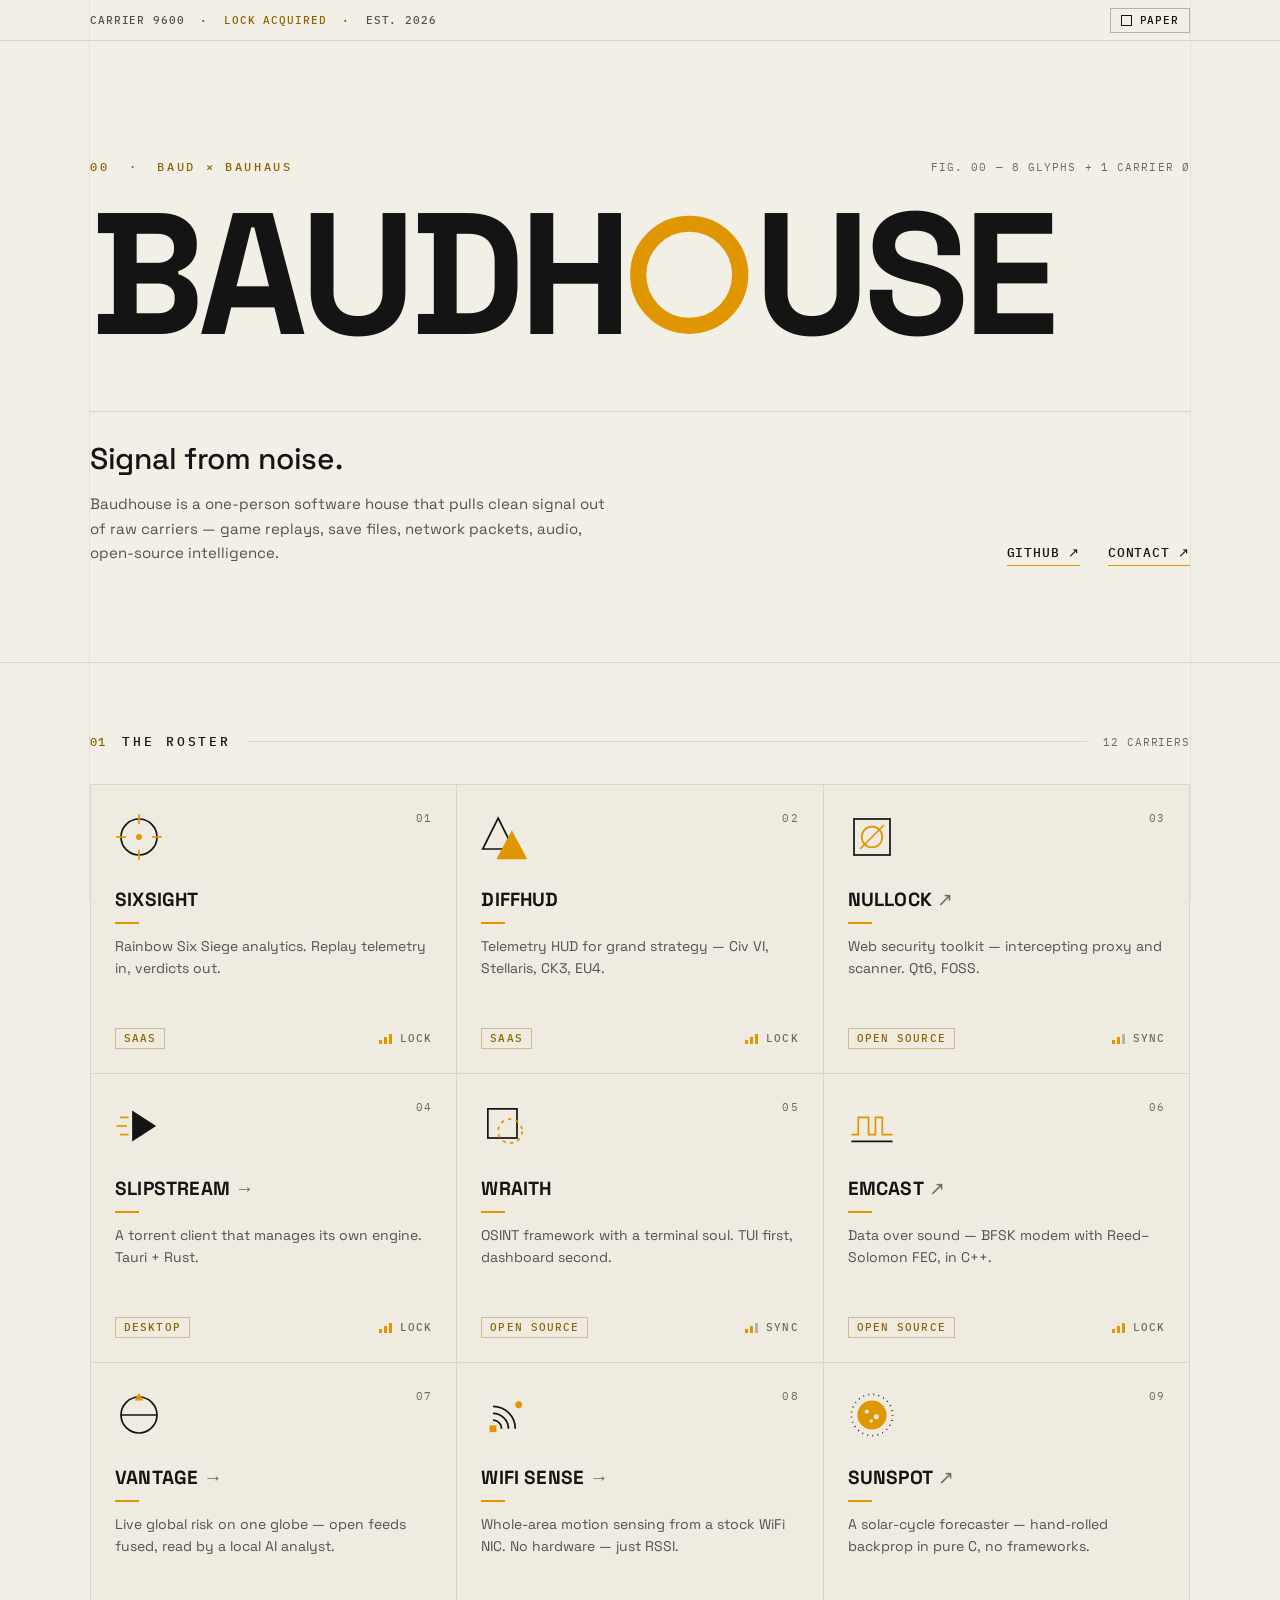
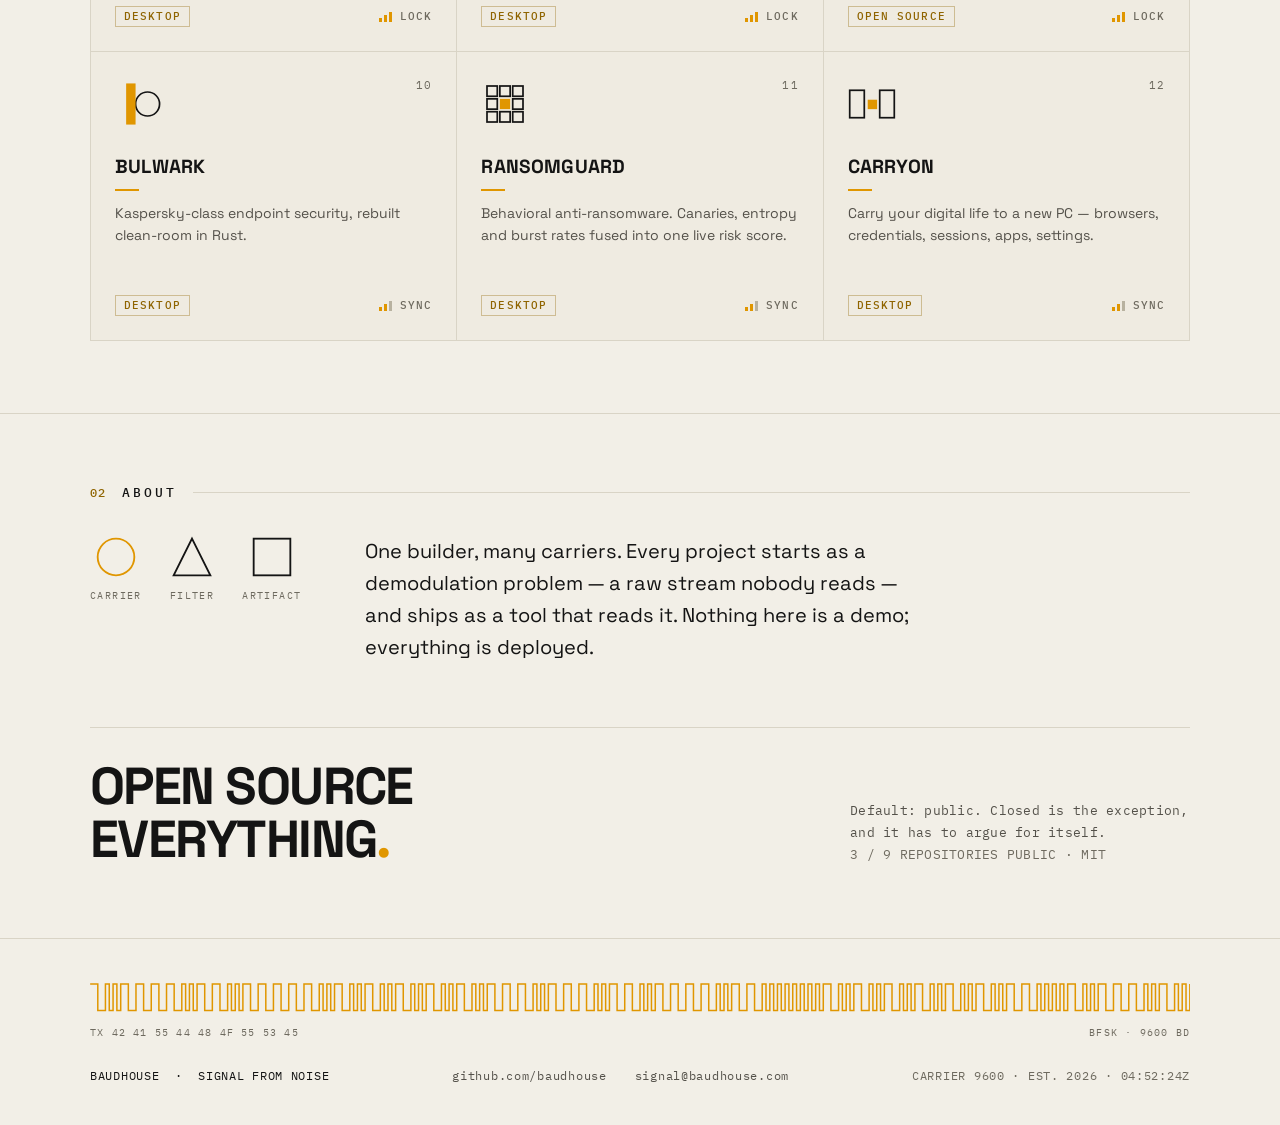
==== commit a0b12c08: "Roster: add Bulwark, RansomGuard and CarryOn (9 -> 12 carriers) Three security/systems tools, all pr" ====
--- a/index.html
+++ b/index.html
@@ -67,7 +67,7 @@
       <span class="band-no" aria-hidden="true">01</span>
       <h2 id="roster-h" tabindex="-1">THE ROSTER</h2>
       <span class="band-rule" aria-hidden="true"></span>
-      <span class="band-count">9 CARRIERS</span>
+      <span class="band-count">12 CARRIERS</span>
     </div>
 
     <div class="grid">
@@ -229,6 +229,65 @@
         <div class="card-foot">
           <span class="tag">OPEN SOURCE</span>
           <span class="status" title="Status: live" aria-label="Status: signal locked"><span class="bars" aria-hidden="true"><span class="b1"></span><span class="b2"></span><span class="b3"></span></span>LOCK</span>
+        </div>
+      </article>
+
+      <article class="card card-bul">
+        <div class="card-top">
+          <svg viewBox="0 0 56 56" width="48" height="48" aria-hidden="true">
+            <circle cx="38" cy="28" r="14" fill="none" stroke="var(--ink)" stroke-width="2"></circle>
+            <rect class="g-anim" x="13" y="4" width="11" height="48" fill="var(--amber)"></rect>
+          </svg>
+          <span class="card-no" aria-hidden="true">10</span>
+        </div>
+        <h3>BULWARK</h3>
+        <span class="ext" aria-hidden="true"></span>
+        <p>Kaspersky-class endpoint security, rebuilt clean-room in Rust.</p>
+        <div class="card-foot">
+          <span class="tag">DESKTOP</span>
+          <span class="status" title="Status: syncing — active development" aria-label="Status: syncing"><span class="bars" aria-hidden="true"><span class="b1"></span><span class="b2"></span><span class="b3 off"></span></span>SYNC</span>
+        </div>
+      </article>
+
+      <article class="card card-ran">
+        <div class="card-top">
+          <svg viewBox="0 0 56 56" width="48" height="48" aria-hidden="true">
+            <rect x="7" y="7" width="12" height="12" fill="none" stroke="var(--ink)" stroke-width="2"></rect>
+            <rect x="22" y="7" width="12" height="12" fill="none" stroke="var(--ink)" stroke-width="2"></rect>
+            <rect x="37" y="7" width="12" height="12" fill="none" stroke="var(--ink)" stroke-width="2"></rect>
+            <rect x="7" y="22" width="12" height="12" fill="none" stroke="var(--ink)" stroke-width="2"></rect>
+            <rect class="g-anim" x="22" y="22" width="12" height="12" fill="var(--amber)" style="transform-origin:28px 28px"></rect>
+            <rect x="37" y="22" width="12" height="12" fill="none" stroke="var(--ink)" stroke-width="2"></rect>
+            <rect x="7" y="37" width="12" height="12" fill="none" stroke="var(--ink)" stroke-width="2"></rect>
+            <rect x="22" y="37" width="12" height="12" fill="none" stroke="var(--ink)" stroke-width="2"></rect>
+            <rect x="37" y="37" width="12" height="12" fill="none" stroke="var(--ink)" stroke-width="2"></rect>
+          </svg>
+          <span class="card-no" aria-hidden="true">11</span>
+        </div>
+        <h3>RANSOMGUARD</h3>
+        <span class="ext" aria-hidden="true"></span>
+        <p>Behavioral anti-ransomware. Canaries, entropy and burst rates fused into one live risk score.</p>
+        <div class="card-foot">
+          <span class="tag">DESKTOP</span>
+          <span class="status" title="Status: syncing — active development" aria-label="Status: syncing"><span class="bars" aria-hidden="true"><span class="b1"></span><span class="b2"></span><span class="b3 off"></span></span>SYNC</span>
+        </div>
+      </article>
+
+      <article class="card card-car">
+        <div class="card-top">
+          <svg viewBox="0 0 56 56" width="48" height="48" aria-hidden="true">
+            <rect x="2" y="12" width="17" height="32" fill="none" stroke="var(--ink)" stroke-width="2"></rect>
+            <rect x="37" y="12" width="17" height="32" fill="none" stroke="var(--ink)" stroke-width="2"></rect>
+            <rect class="g-anim" x="23" y="23" width="11" height="11" fill="var(--amber)"></rect>
+          </svg>
+          <span class="card-no" aria-hidden="true">12</span>
+        </div>
+        <h3>CARRYON</h3>
+        <span class="ext" aria-hidden="true"></span>
+        <p>Carry your digital life to a new PC — browsers, credentials, sessions, apps, settings.</p>
+        <div class="card-foot">
+          <span class="tag">DESKTOP</span>
+          <span class="status" title="Status: syncing — active development" aria-label="Status: syncing"><span class="bars" aria-hidden="true"><span class="b1"></span><span class="b2"></span><span class="b3 off"></span></span>SYNC</span>
         </div>
       </article>
 
--- a/styles.css
+++ b/styles.css
@@ -124,6 +124,12 @@
 .card-van:hover .g-anim,.card-van:focus-within .g-anim{transform:rotate(45deg)}
 .card-wifi:hover .g-anim,.card-wifi:focus-within .g-anim{transform:translate(-6px,6px)}
 .card-sun:hover .g-anim,.card-sun:focus-within .g-anim{transform:rotate(60deg)}
+/* bulwark: the wall interposes itself in front of what it protects */
+.card-bul:hover .g-anim,.card-bul:focus-within .g-anim{transform:translateX(15px)}
+/* ransomguard: the canary file trips */
+.card-ran:hover .g-anim,.card-ran:focus-within .g-anim{transform:rotate(45deg)}
+/* carryon: the payload carries across to the new machine */
+.card-car:hover .g-anim,.card-car:focus-within .g-anim{transform:translateX(18px)}
 
 /* about */
 .about{display:flex;flex-wrap:wrap;gap:40px 64px;align-items:flex-start}
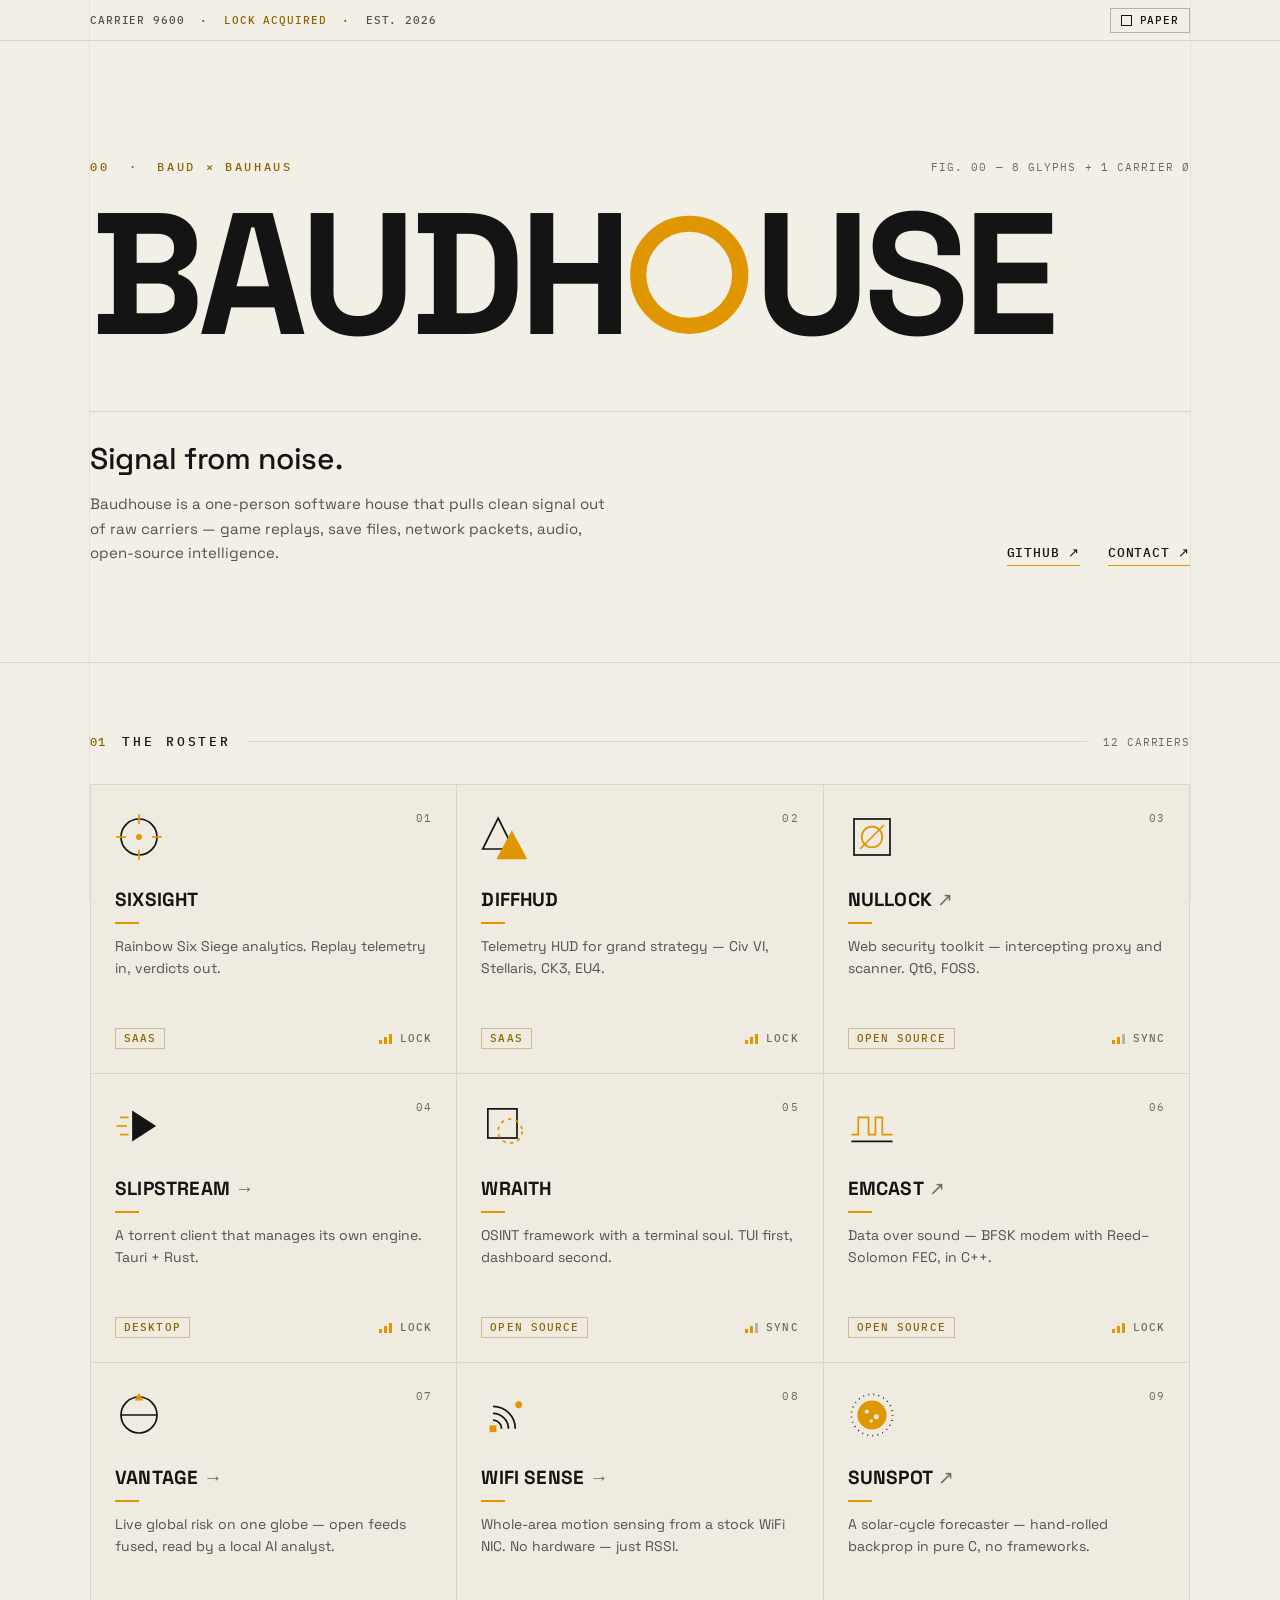
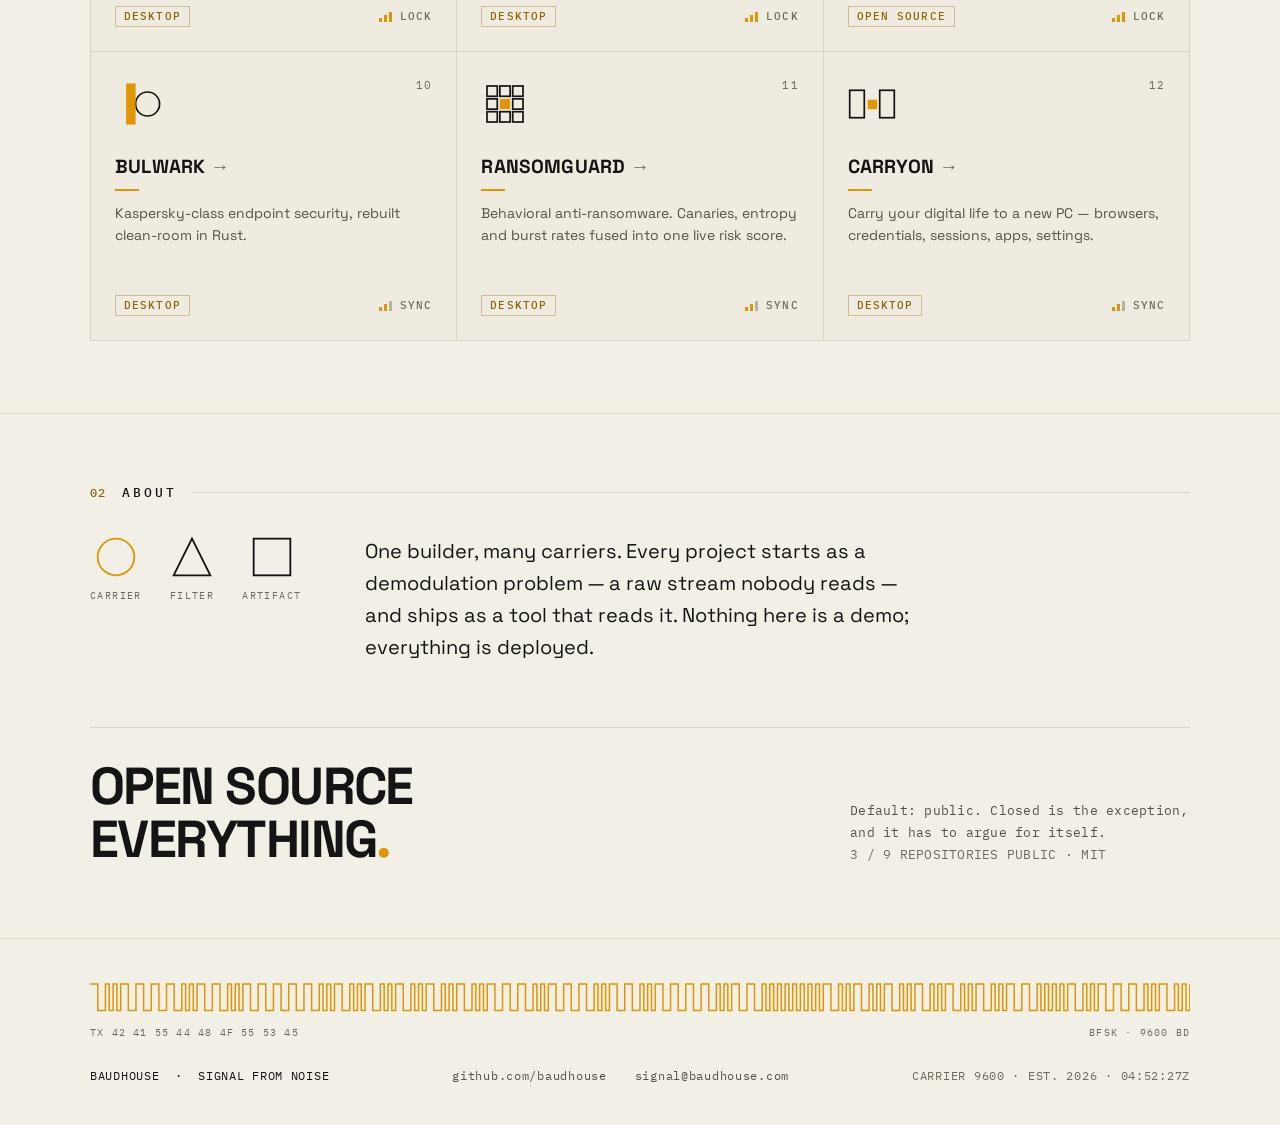
==== commit ac2d696f: "Add Bulwark, RansomGuard and CarryOn pages, plus a 404 Pages are built from each repo's real README," ====
--- a/index.html
+++ b/index.html
@@ -240,7 +240,7 @@
           </svg>
           <span class="card-no" aria-hidden="true">10</span>
         </div>
-        <h3>BULWARK</h3>
+        <h3><a class="card-link" href="/bulwark/" title="Bulwark — details">BULWARK<span class="lnk" aria-hidden="true"> →</span></a></h3>
         <span class="ext" aria-hidden="true"></span>
         <p>Kaspersky-class endpoint security, rebuilt clean-room in Rust.</p>
         <div class="card-foot">
@@ -264,7 +264,7 @@
           </svg>
           <span class="card-no" aria-hidden="true">11</span>
         </div>
-        <h3>RANSOMGUARD</h3>
+        <h3><a class="card-link" href="/ransomguard/" title="Ransomguard — details">RANSOMGUARD<span class="lnk" aria-hidden="true"> →</span></a></h3>
         <span class="ext" aria-hidden="true"></span>
         <p>Behavioral anti-ransomware. Canaries, entropy and burst rates fused into one live risk score.</p>
         <div class="card-foot">
@@ -282,7 +282,7 @@
           </svg>
           <span class="card-no" aria-hidden="true">12</span>
         </div>
-        <h3>CARRYON</h3>
+        <h3><a class="card-link" href="/carryon/" title="Carryon — details">CARRYON<span class="lnk" aria-hidden="true"> →</span></a></h3>
         <span class="ext" aria-hidden="true"></span>
         <p>Carry your digital life to a new PC — browsers, credentials, sessions, apps, settings.</p>
         <div class="card-foot">
--- a/styles.css
+++ b/styles.css
@@ -183,6 +183,8 @@
 .feed-list{font:400 12px/2 var(--mono);letter-spacing:.06em;color:var(--dim)}
 .pending{border:1px solid var(--rule);background:var(--card);padding:clamp(32px,6vw,64px) 24px;text-align:center;font:400 12px/1.9 var(--mono);letter-spacing:.08em;color:var(--faint)}
 .pending strong{display:block;color:var(--dim);font-weight:500;margin-bottom:8px;letter-spacing:.14em}
+.lab{border:1px solid var(--amber-dim);background:var(--card);padding:16px 18px;max-width:340px;font:400 12px/1.7 var(--mono);letter-spacing:.04em;color:var(--dim)}
+.lab strong{display:block;color:var(--amber-ink);font-weight:600;letter-spacing:.14em;margin-bottom:6px}
 
 @media (max-width:430px){ .est{display:none} }
 
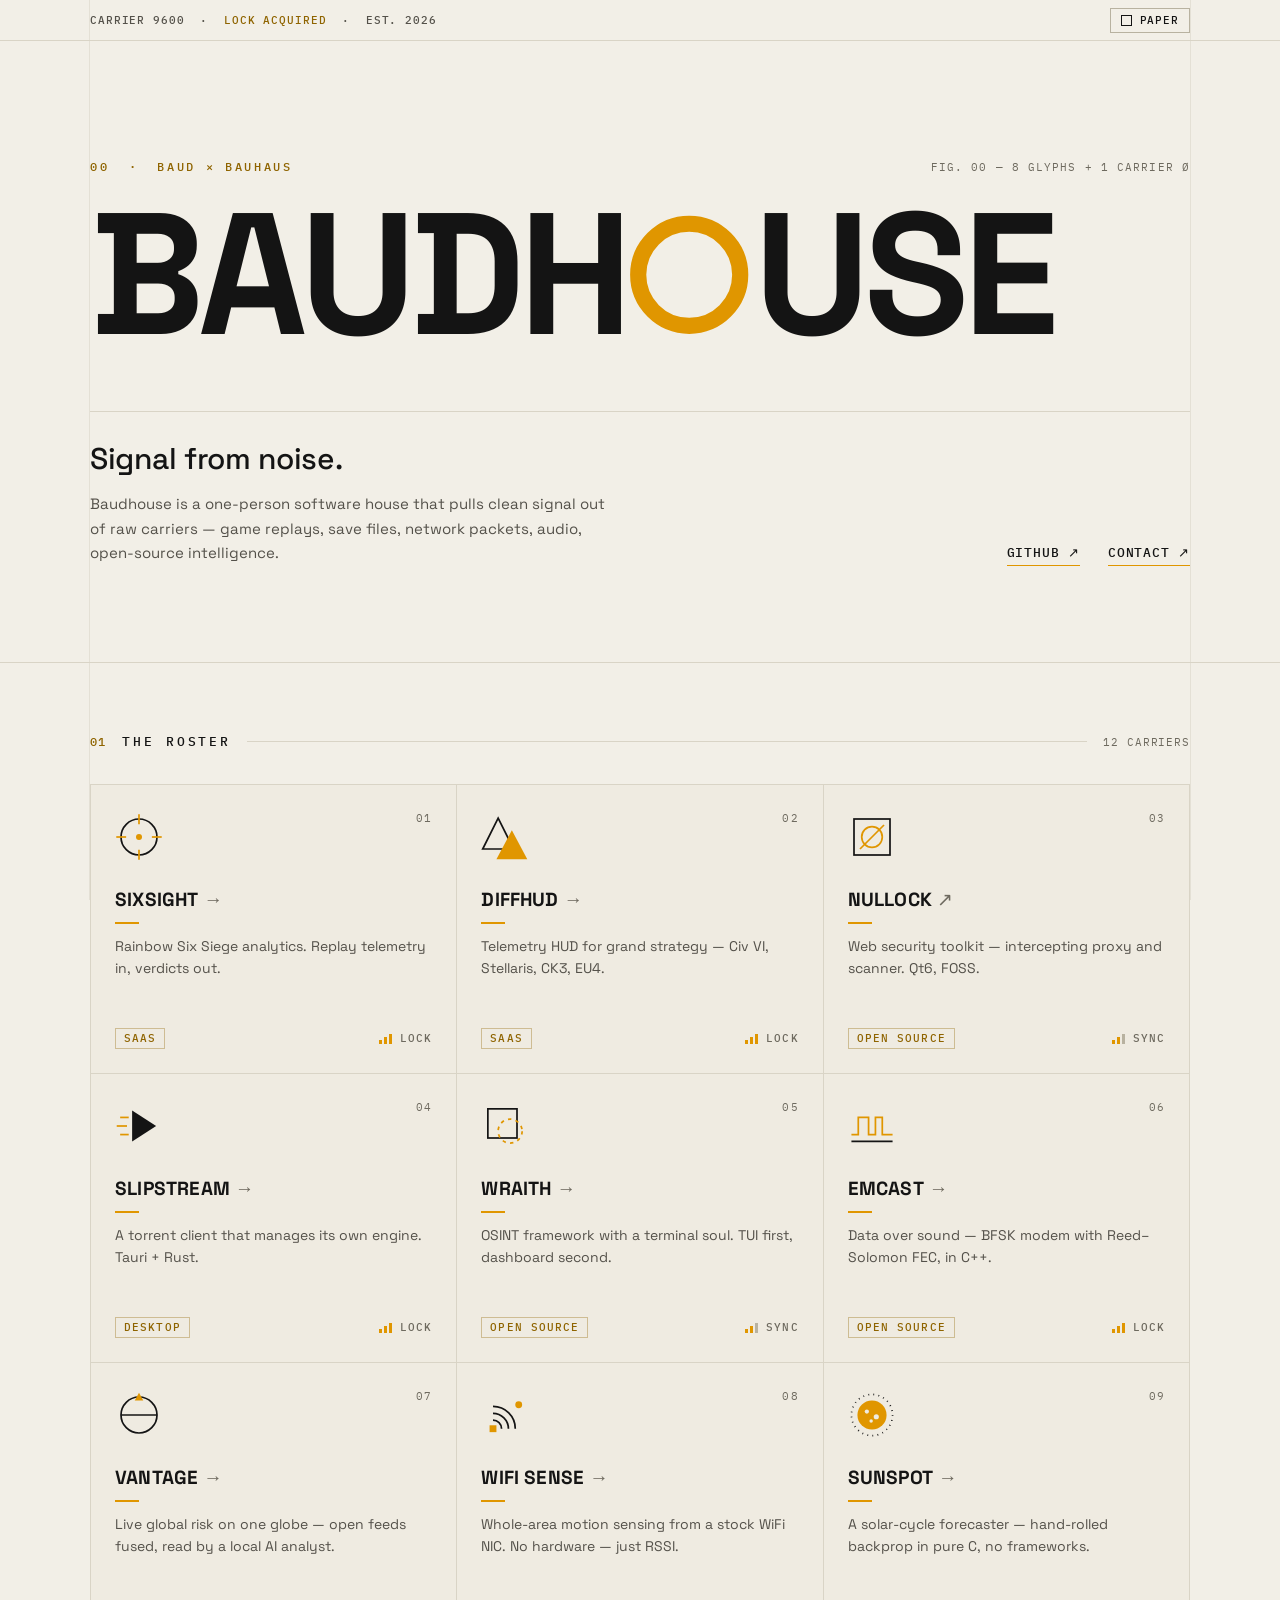
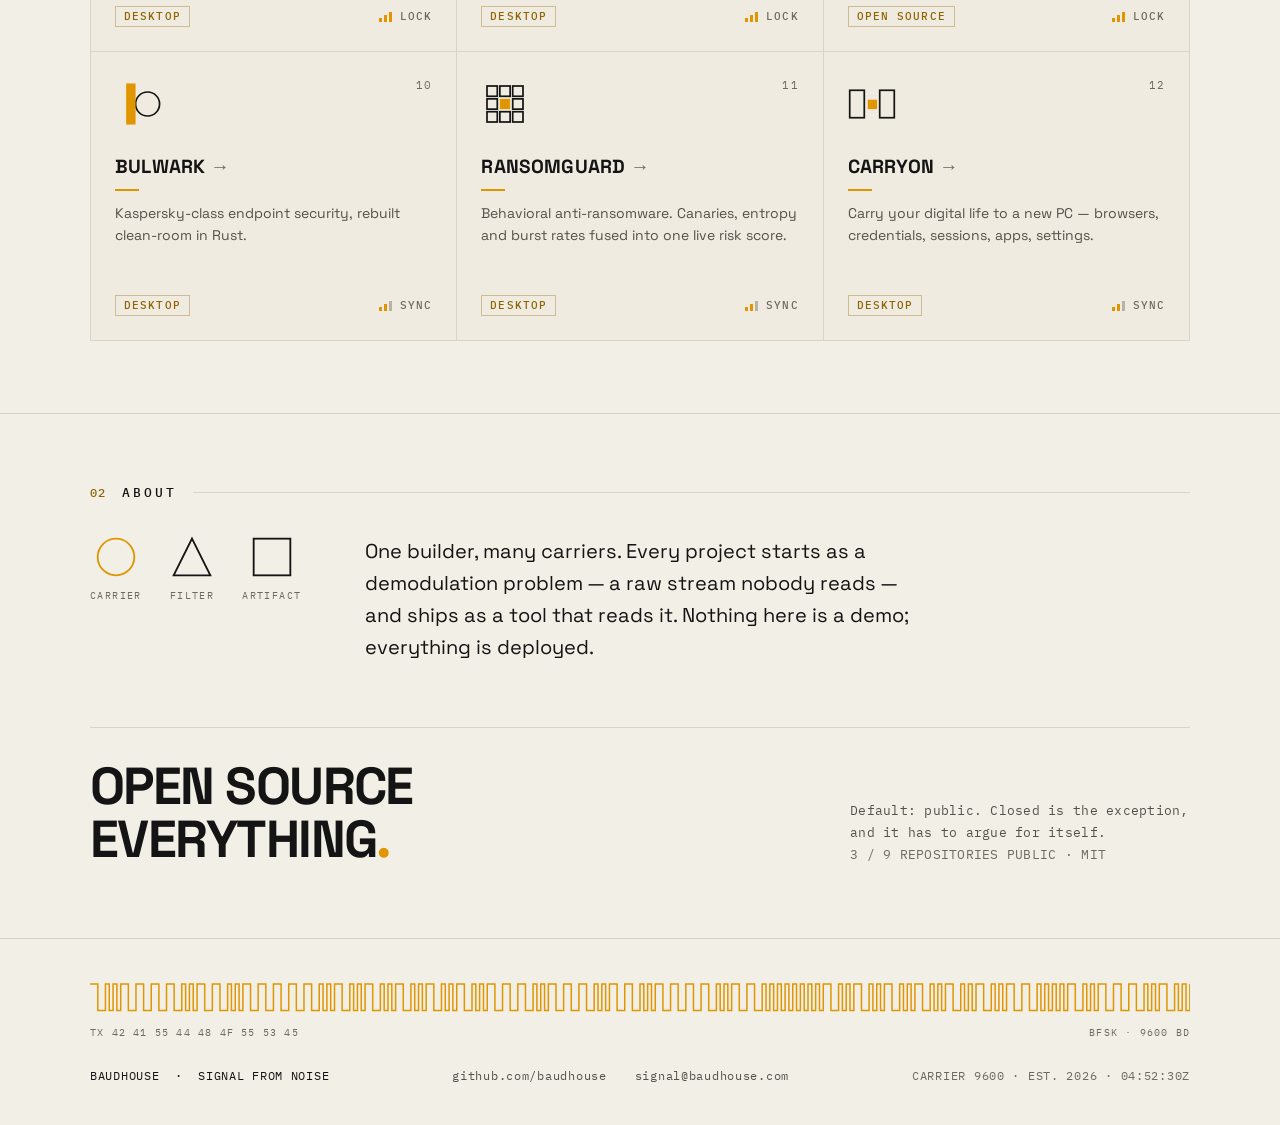
==== commit a9c1c0da: "Every roster project now has a page Five new pages, all written from each repo's real README:   emca" ====
--- a/index.html
+++ b/index.html
@@ -81,7 +81,7 @@
           </svg>
           <span class="card-no" aria-hidden="true">01</span>
         </div>
-        <h3>SIXSIGHT</h3>
+        <h3><a class="card-link" href="/sixsight/" title="SixSight — details">SIXSIGHT<span class="lnk" aria-hidden="true"> →</span></a></h3>
         <span class="ext" aria-hidden="true"></span>
         <p>Rainbow Six Siege analytics. Replay telemetry in, verdicts out.</p>
         <div class="card-foot">
@@ -98,7 +98,7 @@
           </svg>
           <span class="card-no" aria-hidden="true">02</span>
         </div>
-        <h3>DIFFHUD</h3>
+        <h3><a class="card-link" href="/diffhud/" title="DiffHUD — details">DIFFHUD<span class="lnk" aria-hidden="true"> →</span></a></h3>
         <span class="ext" aria-hidden="true"></span>
         <p>Telemetry HUD for grand strategy — Civ VI, Stellaris, CK3, EU4.</p>
         <div class="card-foot">
@@ -150,7 +150,7 @@
           </svg>
           <span class="card-no" aria-hidden="true">05</span>
         </div>
-        <h3>WRAITH</h3>
+        <h3><a class="card-link" href="/wraith/" title="Wraith — details">WRAITH<span class="lnk" aria-hidden="true"> →</span></a></h3>
         <span class="ext" aria-hidden="true"></span>
         <p>OSINT framework with a terminal soul. TUI first, dashboard second.</p>
         <div class="card-foot">
@@ -167,7 +167,7 @@
           </svg>
           <span class="card-no" aria-hidden="true">06</span>
         </div>
-        <h3><a class="card-link" href="https://github.com/Bikebrainz/DSP-Project" title="emcast — source & docs">EMCAST<span class="lnk" aria-hidden="true"> ↗</span></a></h3>
+        <h3><a class="card-link" href="/emcast/" title="emcast — download &amp; details">EMCAST<span class="lnk" aria-hidden="true"> →</span></a></h3>
         <span class="ext" aria-hidden="true"></span>
         <p>Data over sound — BFSK modem with Reed–Solomon FEC, in C++.</p>
         <div class="card-foot">
@@ -223,7 +223,7 @@
           </svg>
           <span class="card-no" aria-hidden="true">09</span>
         </div>
-        <h3><a class="card-link" href="https://github.com/Bikebrainz/NeuralNetwork" title="Sunspot — source">SUNSPOT<span class="lnk" aria-hidden="true"> ↗</span></a></h3>
+        <h3><a class="card-link" href="/sunspot/" title="Sunspot — download &amp; details">SUNSPOT<span class="lnk" aria-hidden="true"> →</span></a></h3>
         <span class="ext" aria-hidden="true"></span>
         <p>A solar-cycle forecaster — hand-rolled backprop in pure C, no frameworks.</p>
         <div class="card-foot">
